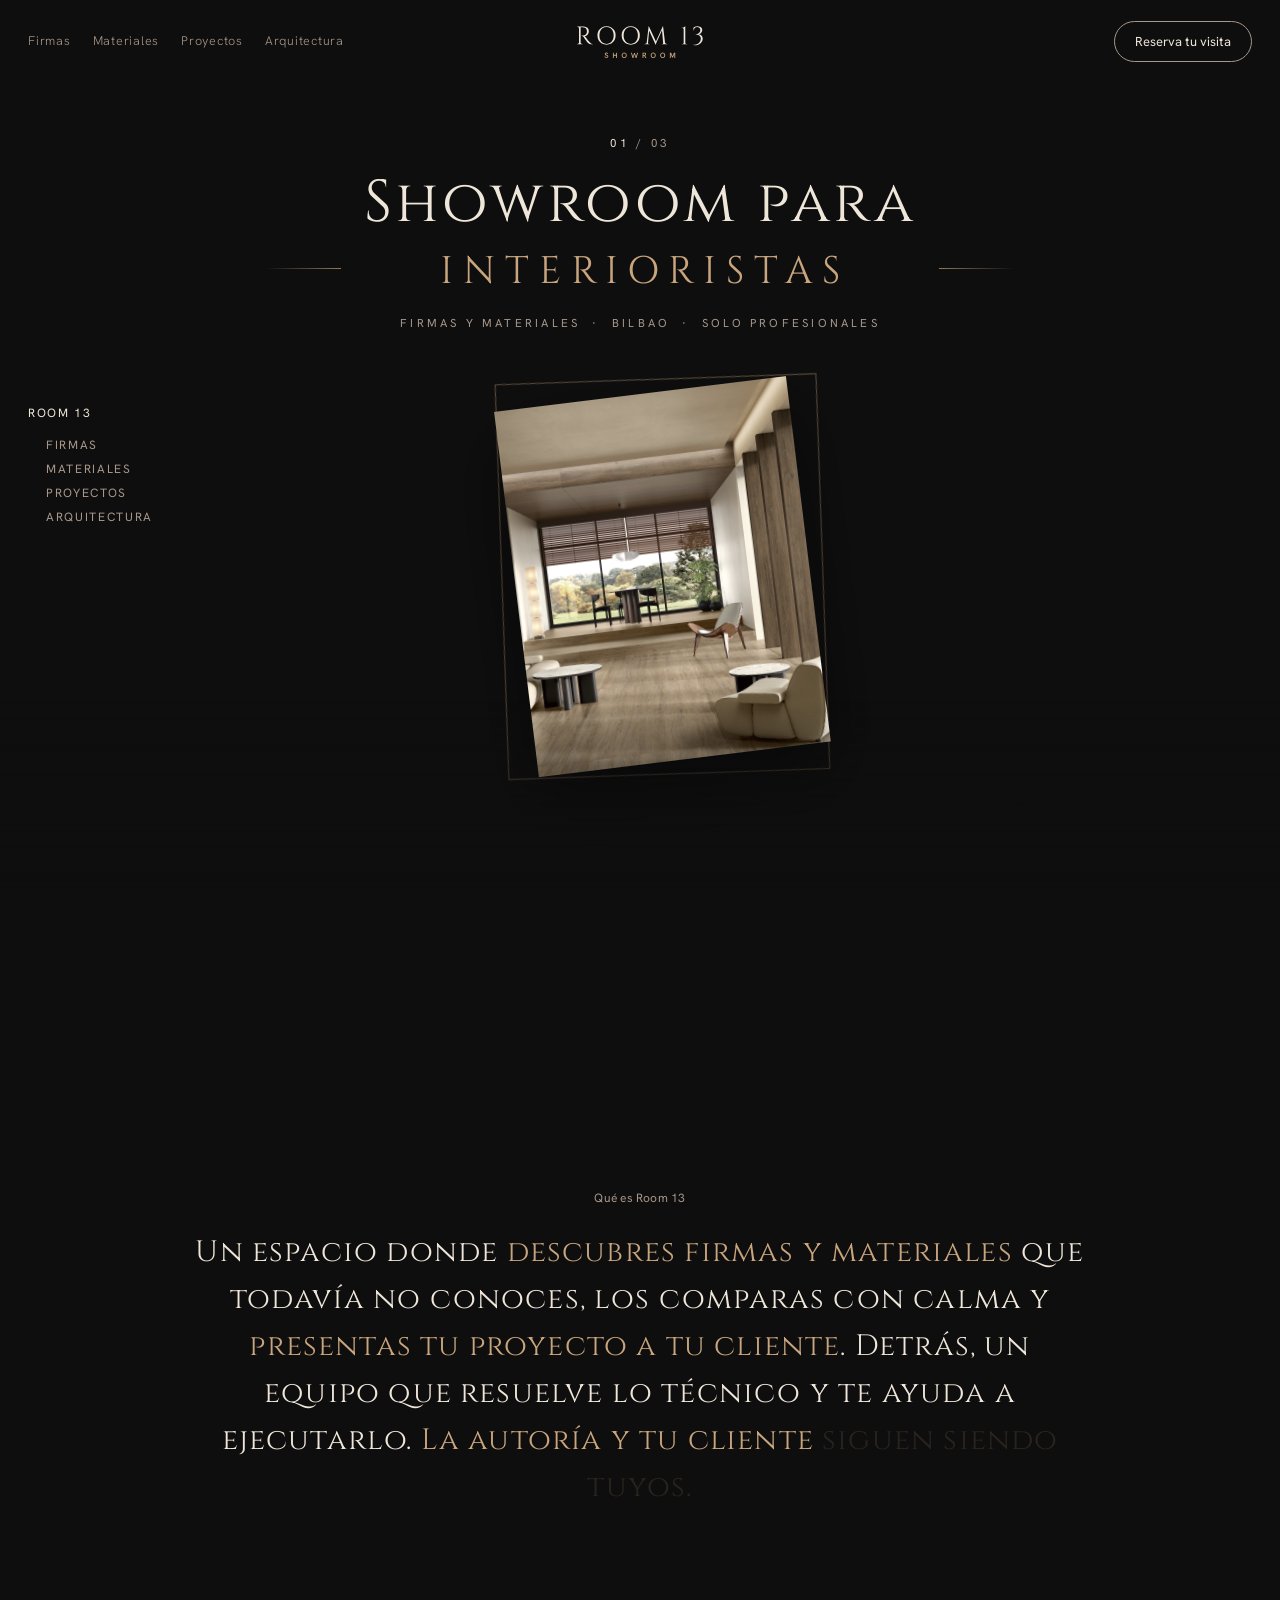
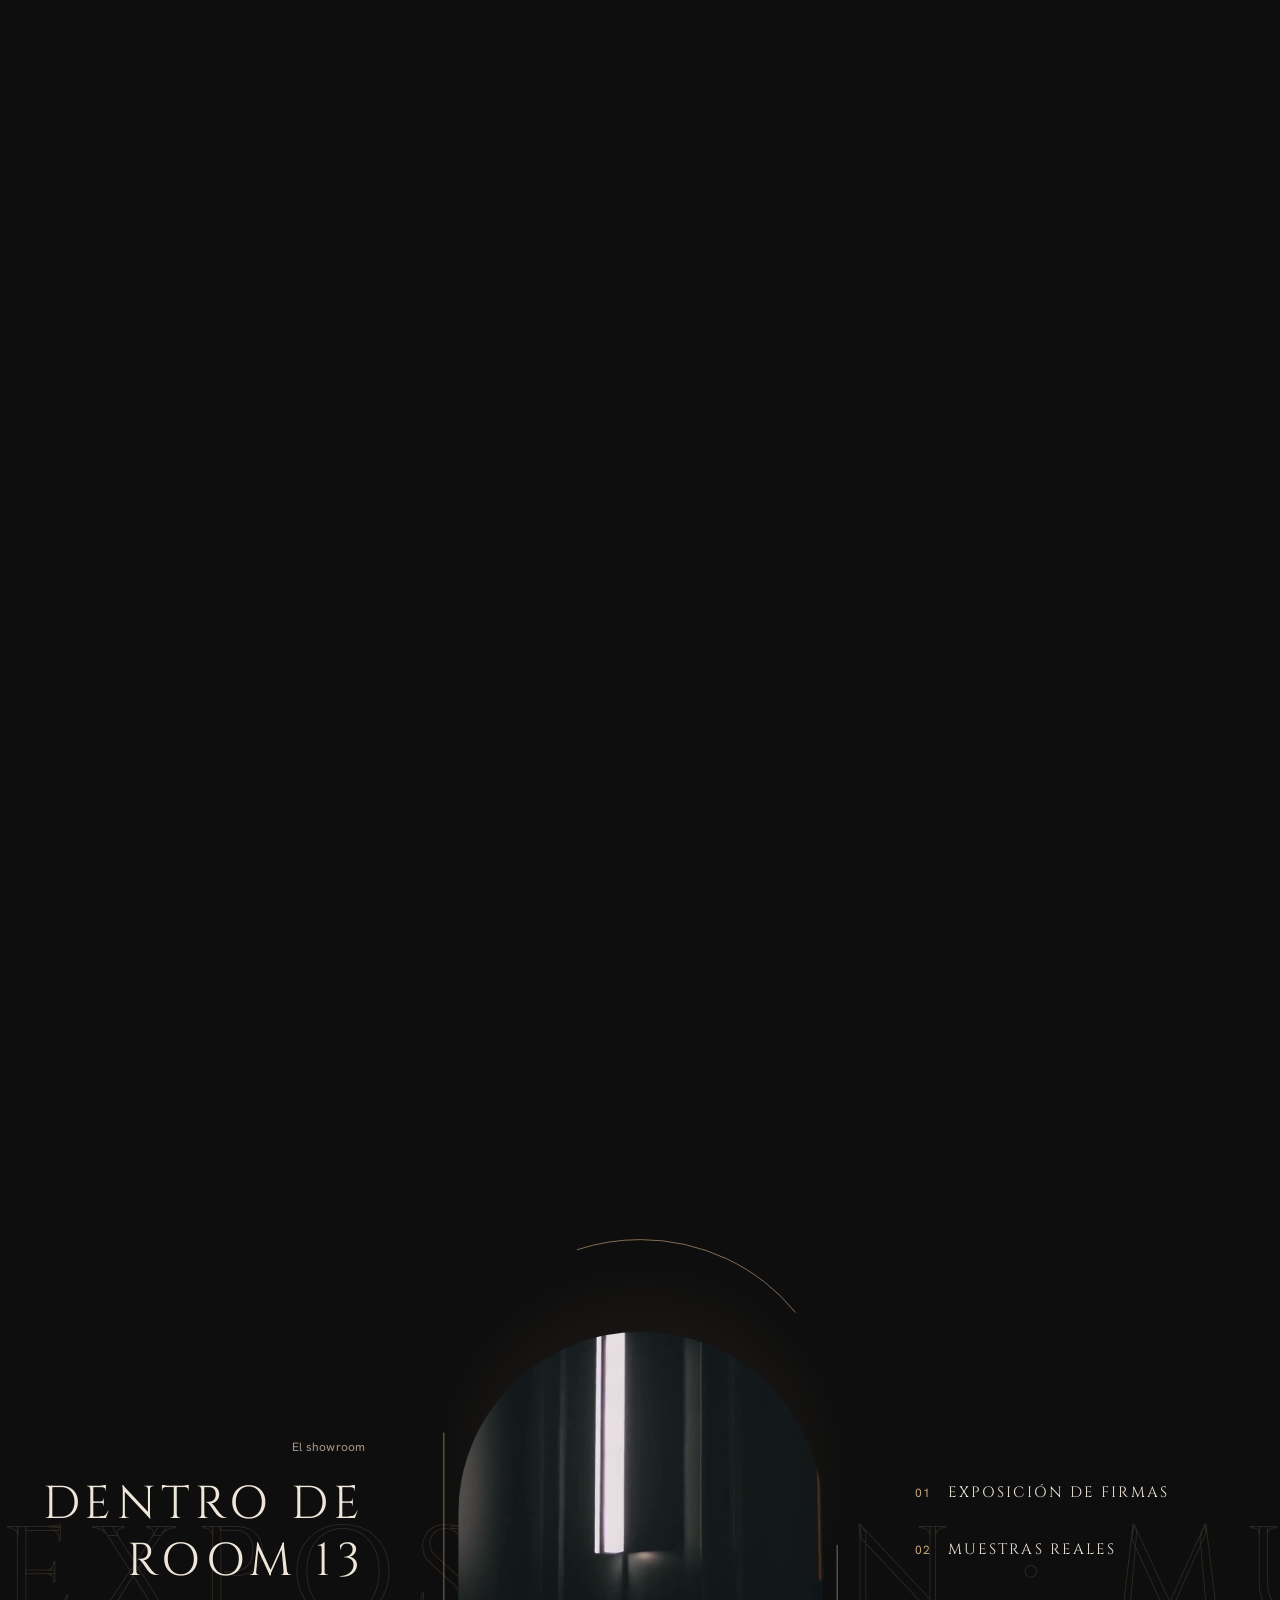
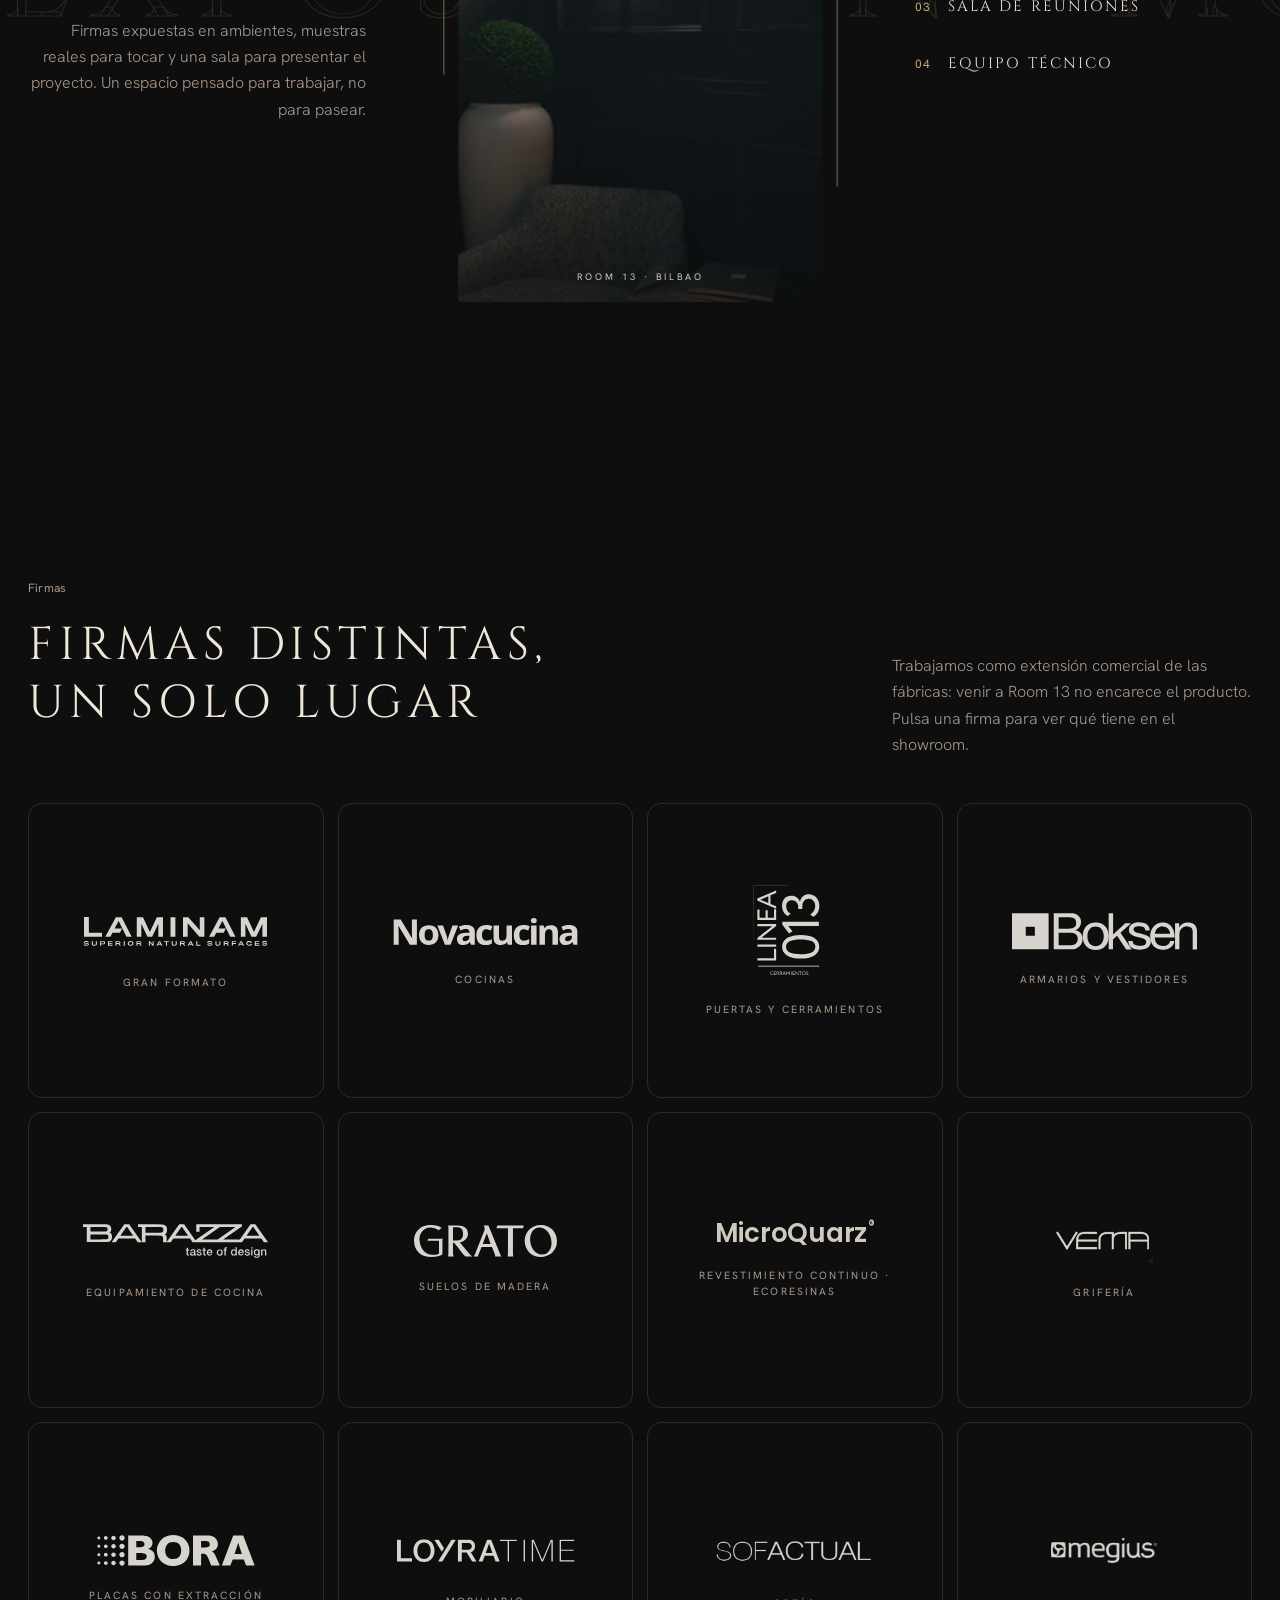
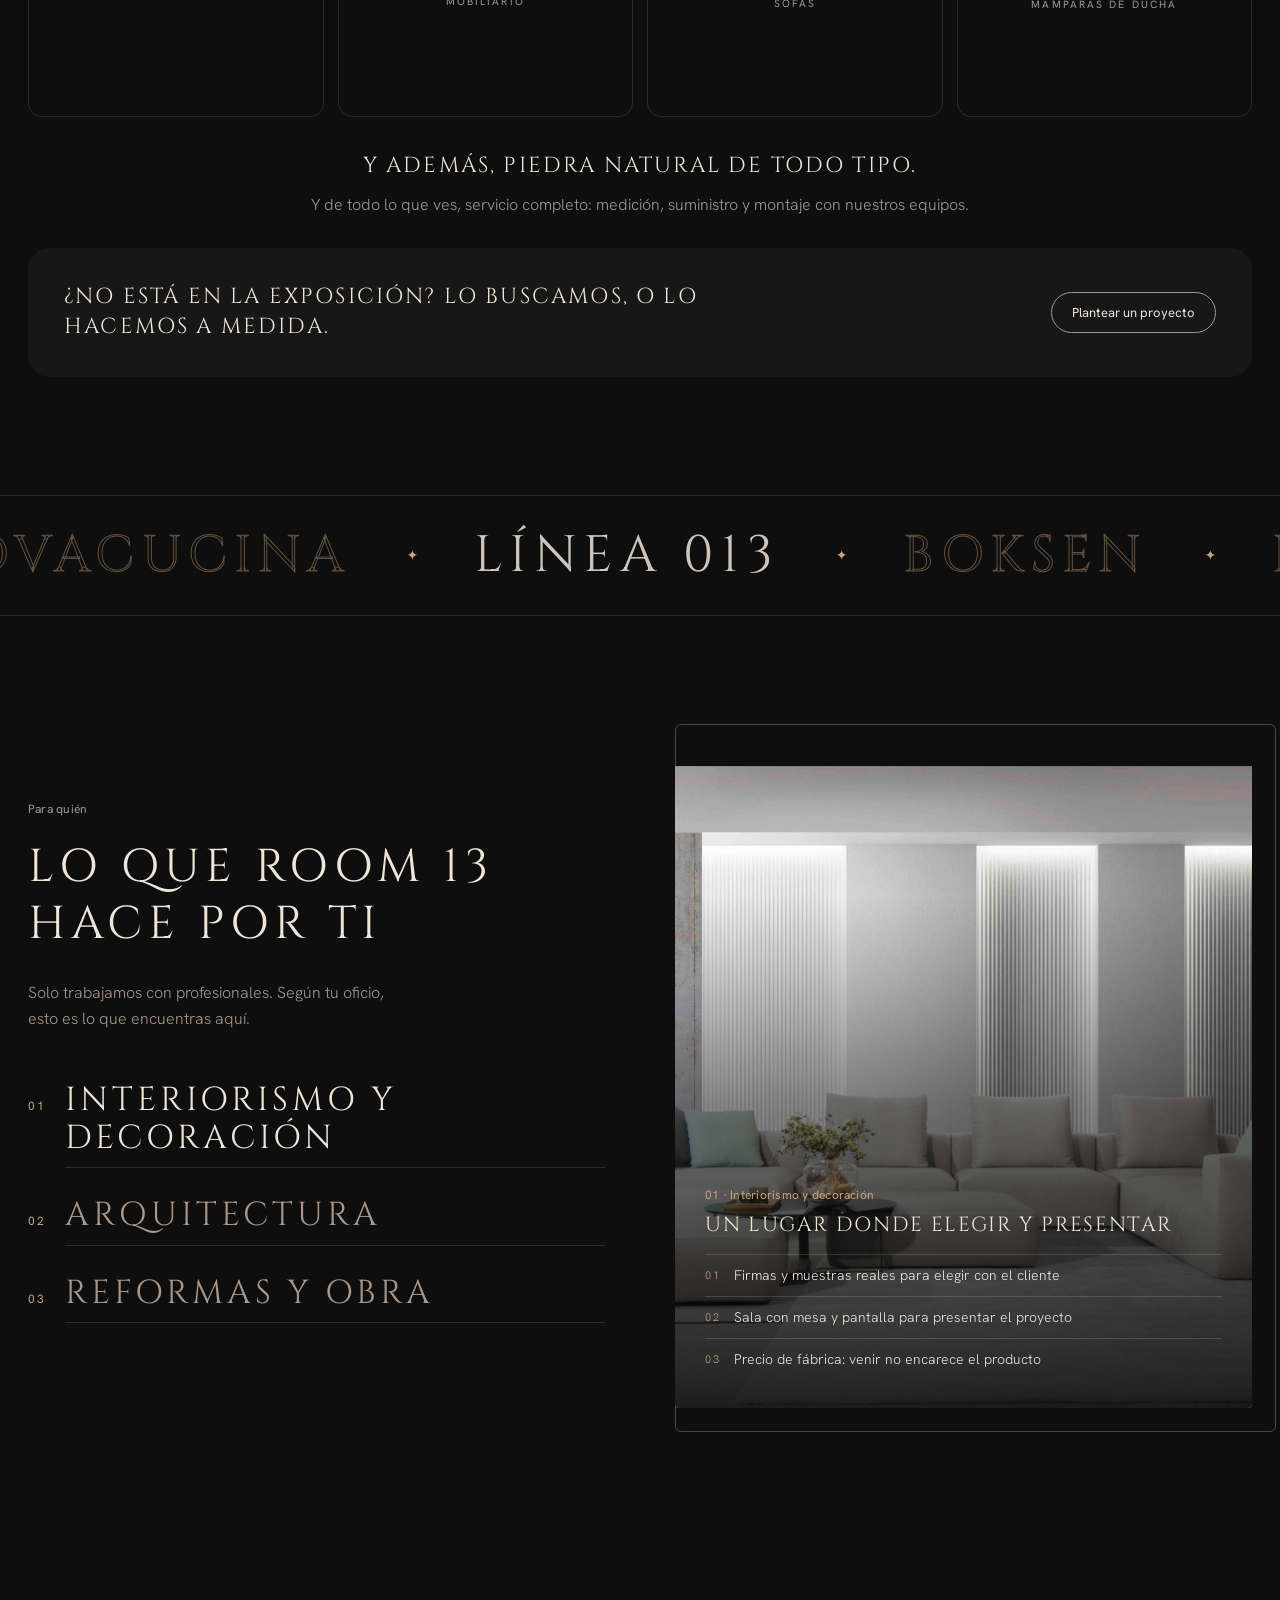
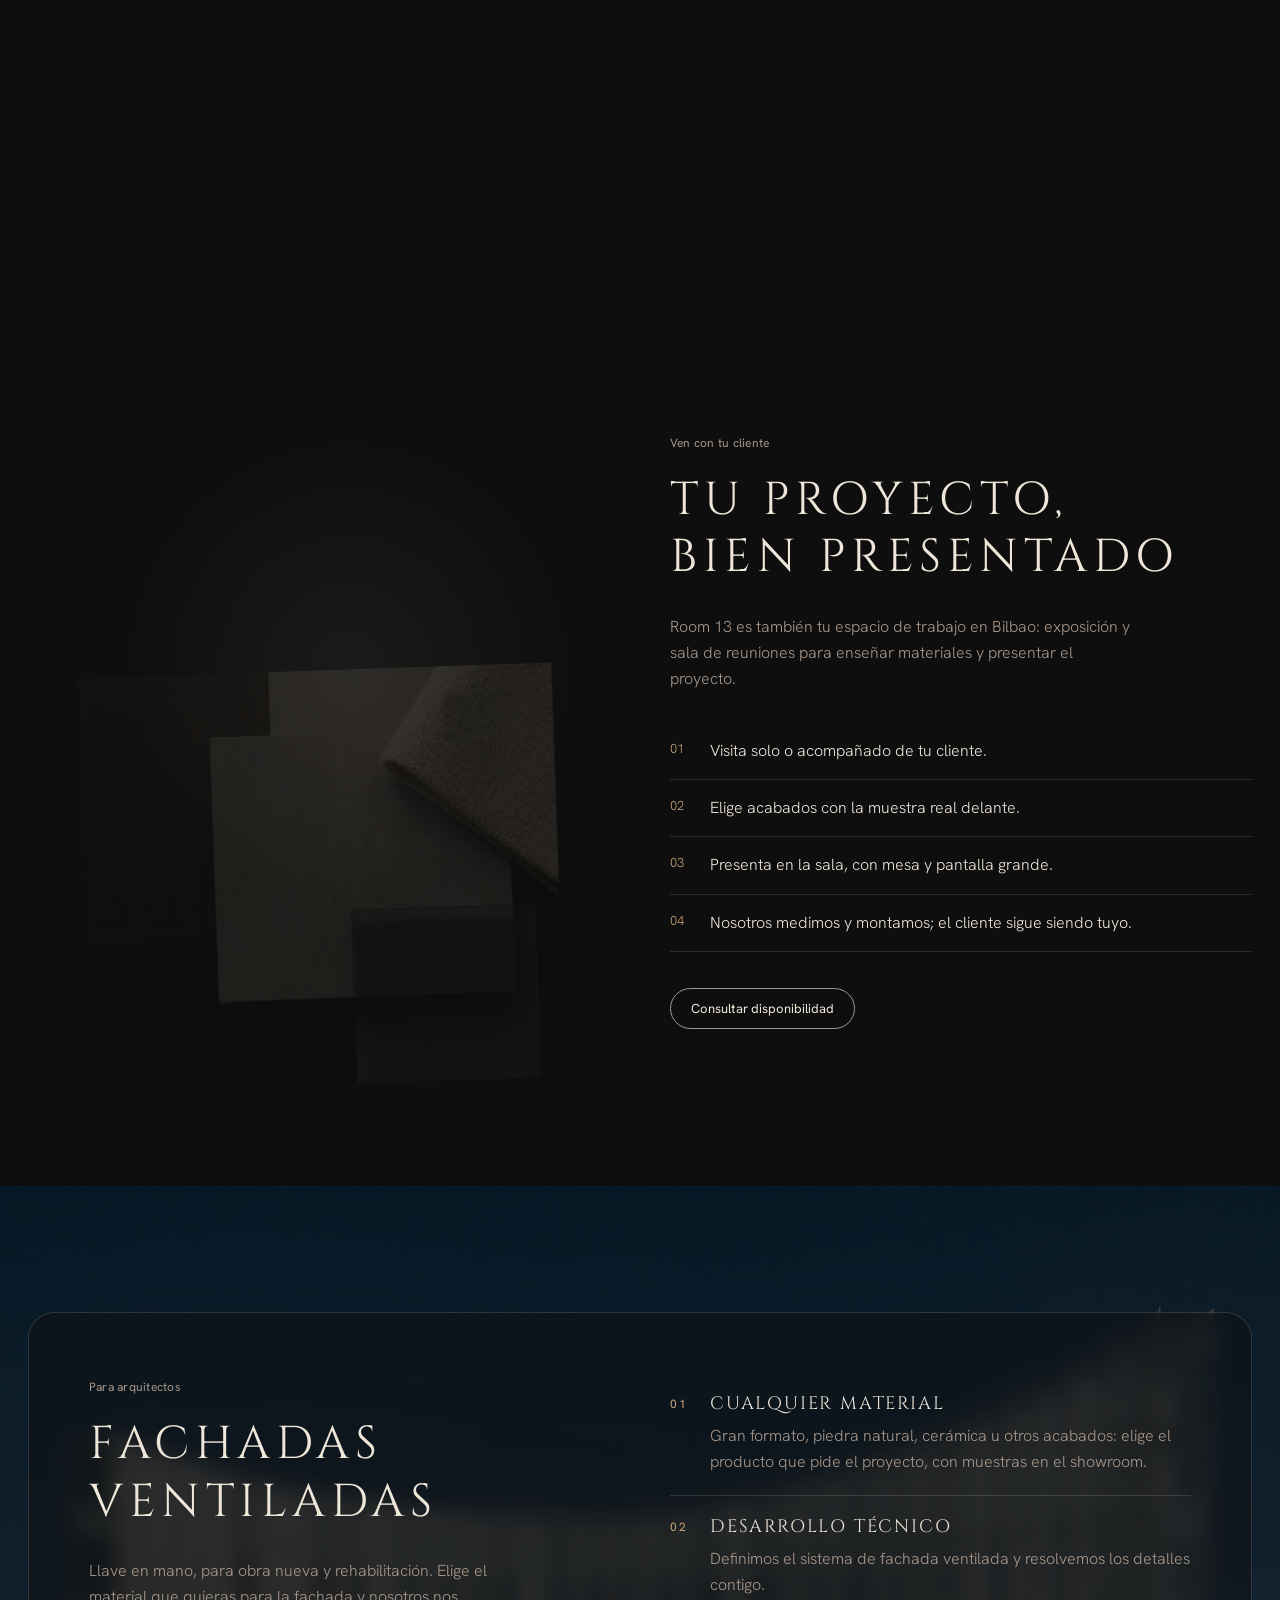
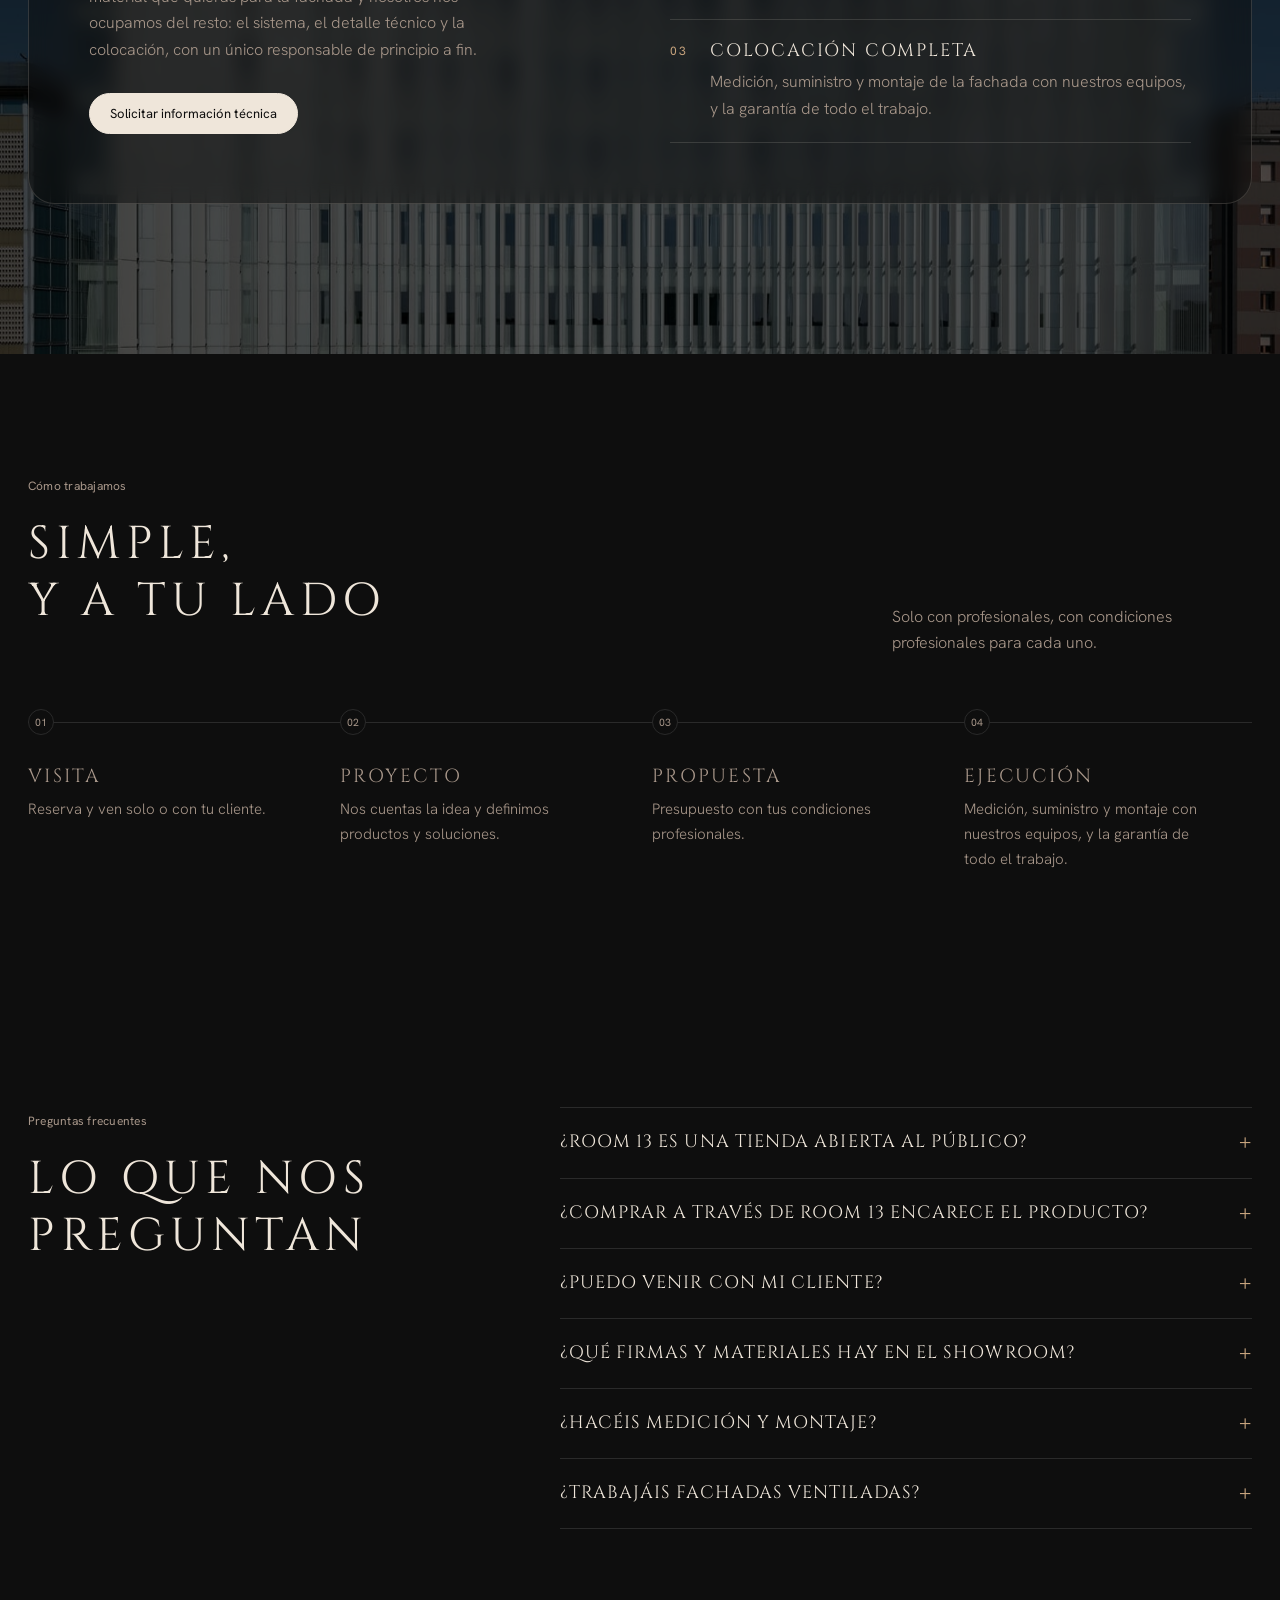
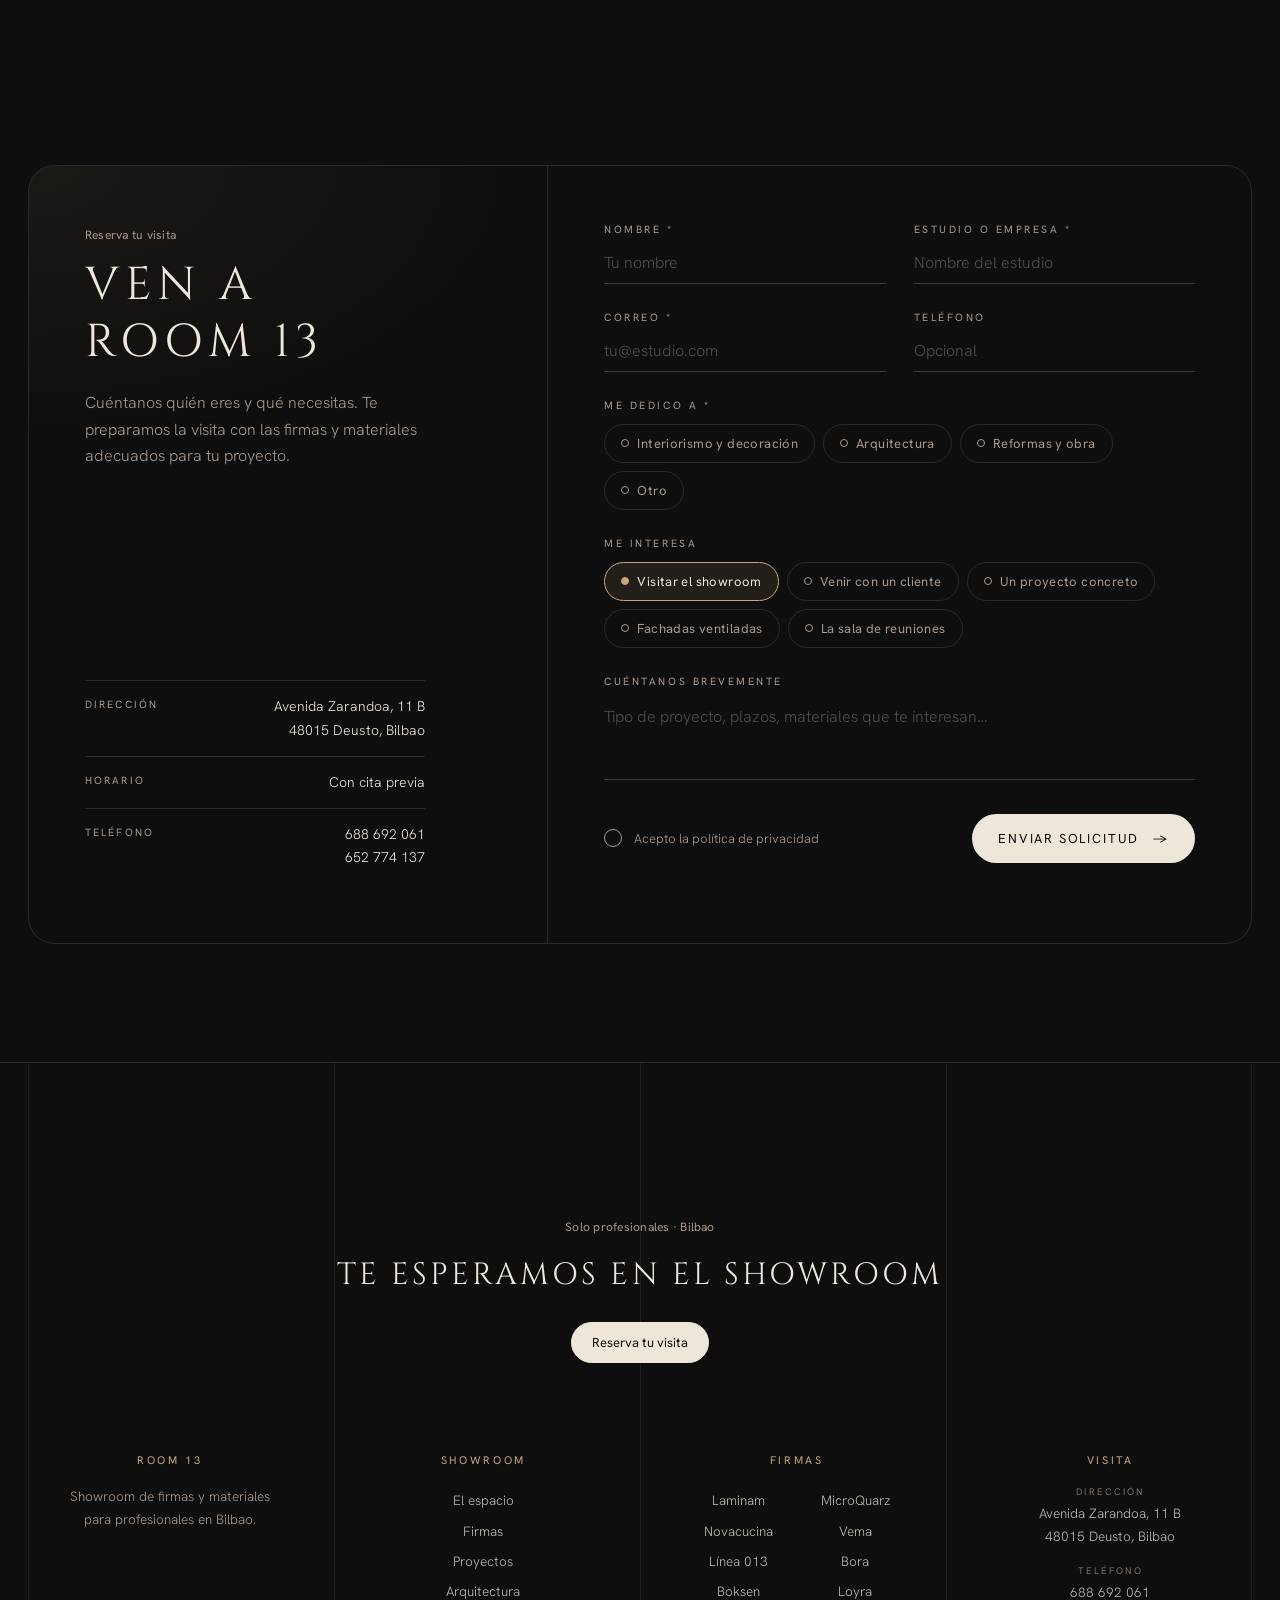
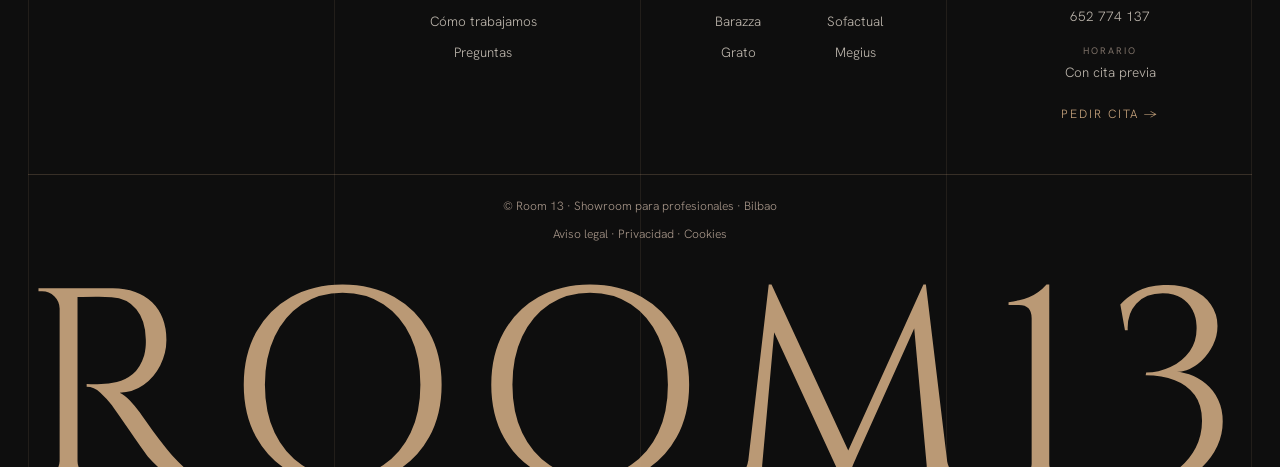
==== index.html @ 1e2b4a7c "Web Room 13 Showroom Co-Authored-By: Claude Opus 5.5 <noreply@anthropic.com>" ====
<!doctype html>
<html lang="es">
<head>
<meta charset="utf-8">
<meta name="viewport" content="width=device-width, initial-scale=1">
<title>Room 13 · Showroom para interioristas y arquitectos en Bilbao</title>
<meta name="description" content="Showroom de firmas y materiales en Bilbao solo para profesionales: interioristas, arquitectos, decoradores y reformistas. Ven con tu cliente y reserva tu visita.">
<link rel="canonical" href="https://room13.es/">
<meta name="robots" content="index, follow">
<meta name="theme-color" content="#0e0e0e">
<meta property="og:type" content="website">
<meta property="og:site_name" content="Room 13 Showroom">
<meta property="og:locale" content="es_ES">
<meta property="og:title" content="Room 13 · Showroom para interioristas y arquitectos en Bilbao">
<meta property="og:description" content="Showroom de firmas y materiales en Bilbao solo para profesionales: interioristas, arquitectos, decoradores y reformistas. Ven con tu cliente y reserva tu visita.">
<meta property="og:url" content="https://room13.es/">
<meta property="og:image" content="https://room13.es/img/og.jpg">
<meta name="twitter:card" content="summary_large_image">
<meta name="geo.region" content="ES-BI">
<meta name="geo.placename" content="Bilbao">
<meta name="geo.position" content="43.27454;-2.96206">
<meta name="ICBM" content="43.27454, -2.96206">
<script type="application/ld+json">{"@context": "https://schema.org", "@graph": [{"@type": "Organization", "@id": "https://room13.es/#org", "name": "Room 13", "alternateName": "Room 13 Showroom", "url": "https://room13.es/", "logo": "https://room13.es/img/marca/logo-512.png"}, {"@type": ["Store", "HomeAndConstructionBusiness"], "@id": "https://room13.es/#showroom", "name": "Room 13 Showroom", "url": "https://room13.es/", "image": "https://room13.es/img/og.jpg", "logo": "https://room13.es/img/marca/logo-512.png", "description": "Showroom multimarca en Bilbao solo para profesionales: interioristas, arquitectos, decoradores y empresas de reforma. Firmas de cocina, baño, suelos, puertas, mobiliario, piedra natural y fachadas ventiladas.", "parentOrganization": {"@id": "https://room13.es/#org"}, "address": {"@type": "PostalAddress", "streetAddress": "Avenida Zarandoa, 11 B", "addressLocality": "Bilbao", "postalCode": "48015", "addressRegion": "Bizkaia", "addressCountry": "ES"}, "areaServed": [{"@type": "AdministrativeArea", "name": "Bizkaia"}, {"@type": "AdministrativeArea", "name": "Gipuzkoa"}, {"@type": "AdministrativeArea", "name": "Álava"}, {"@type": "AdministrativeArea", "name": "Cantabria"}], "audience": {"@type": "BusinessAudience", "audienceType": "Arquitectos, interioristas, decoradores y empresas de reforma"}, "brand": [{"@type": "Brand", "name": "Laminam"}, {"@type": "Brand", "name": "Novacucina"}, {"@type": "Brand", "name": "Línea 013"}, {"@type": "Brand", "name": "Boksen"}, {"@type": "Brand", "name": "Barazza"}, {"@type": "Brand", "name": "Grato"}, {"@type": "Brand", "name": "MicroQuarz"}, {"@type": "Brand", "name": "Vema"}, {"@type": "Brand", "name": "Bora"}, {"@type": "Brand", "name": "Loyra"}, {"@type": "Brand", "name": "Sofactual"}, {"@type": "Brand", "name": "Megius"}], "knowsAbout": ["Interiorismo", "Cocinas", "Baños", "Suelos de madera", "Piedra natural", "Piedra sinterizada", "Gran formato", "Fachadas ventiladas", "Cerramientos de vidrio", "Armarios a medida", "Grifería", "Mobiliario"], "geo": {"@type": "GeoCoordinates", "latitude": 43.27454, "longitude": -2.96206}, "telephone": "+34688692061", "contactPoint": [{"@type": "ContactPoint", "telephone": "+34688692061", "contactType": "customer service", "areaServed": "ES", "availableLanguage": "es"}, {"@type": "ContactPoint", "telephone": "+34652774137", "contactType": "customer service", "areaServed": "ES", "availableLanguage": "es"}], "hasMap": "https://www.google.com/maps/search/?api=1&query=43.27454,-2.96206"}, {"@type": "WebSite", "@id": "https://room13.es/#web", "url": "https://room13.es/", "name": "Room 13 Showroom", "inLanguage": "es-ES", "publisher": {"@id": "https://room13.es/#org"}}]}</script>
<link rel="icon" href="img/favicon.svg" type="image/svg+xml">
<link rel="apple-touch-icon" href="img/favicon-180.png">
<link rel="preconnect" href="https://fonts.googleapis.com">
<link href="https://fonts.googleapis.com/css2?family=Cinzel:wght@400;500&family=Poppins:wght@600&family=Hanken+Grotesk:wght@300;400;500;600&display=swap" rel="stylesheet">
<style>
  :root {
    --fondo:#0e0e0e; --fondo-2:#171717; --fondo-3:#202020; --texto:#efe6da; --suave:#a8978a; --linea:#2a2a2a; --acento:#c9a57e;
    --logo:Cinzel, 'Trajan Pro', Georgia, serif; --display:Cinzel, 'Trajan Pro', Georgia, serif; --sans:'Hanken Grotesk', system-ui, sans-serif;
    --r:22px; --r-s:14px;
  }
  * { box-sizing:border-box; margin:0; padding:0; }
  html { scroll-behavior:smooth; }
  body { background:var(--fondo); color:var(--texto); font:300 16px/1.65 var(--sans); -webkit-font-smoothing:antialiased; }
  a { color:inherit; text-decoration:none; }
  .ancho { max-width:1280px; margin:0 auto; padding:0 28px; }
  @media (max-width:640px) { .ancho { padding:0 16px; } }
  .peq { font:400 12px/1.5 var(--sans); letter-spacing:.02em; color:var(--suave); }
  h1, h2, h3 { font-family:var(--display); font-weight:400; text-transform:uppercase; line-height:1.18; letter-spacing:.12em; }
  h2 { font-size:clamp(28px, 3.6vw, 54px); margin:18px 0 26px; }
  section { padding:118px 0; }
  @media (max-width:760px) { section { padding:84px 0; } }
  .pildora { display:inline-flex; align-items:center; gap:10px; font:400 13px var(--sans); padding:11px 20px; border:1px solid var(--suave); border-radius:999px; transition:background .3s, color .3s, border-color .3s; }
  .pildora:hover { background:var(--texto); color:var(--fondo); border-color:var(--texto); }
  .pildora.llena { background:var(--texto); color:var(--fondo); border-color:var(--texto); }
  .pildora.llena:hover { background:transparent; color:var(--texto); }

  /* Aparición suave al hacer scroll */
  .aparece { opacity:0; transform:translateY(28px); transition:opacity 1s ease, transform 1s cubic-bezier(.2,.7,.2,1); }
  .aparece.visto { opacity:1; transform:none; }

  /* Cabecera */
  header { position:fixed; inset:0 0 auto; z-index:20; padding:20px 0; transition:background .4s; }
  header.solida { background:none; }
  header::before { content:""; position:absolute; inset:0 0 -46px; z-index:-1; pointer-events:none; opacity:0; transition:opacity .5s ease;
    background:linear-gradient(180deg, rgba(14,14,14,.78) 0%, rgba(14,14,14,.45) 50%, rgba(14,14,14,0) 100%);
    -webkit-backdrop-filter:blur(12px) saturate(1.1); backdrop-filter:blur(12px) saturate(1.1);
    -webkit-mask-image:linear-gradient(180deg, #000 0%, #000 45%, transparent 100%); mask-image:linear-gradient(180deg, #000 0%, #000 45%, transparent 100%); }
  header.solida::before { opacity:1; }
  header .ancho { display:grid; grid-template-columns:1fr auto 1fr; align-items:center; gap:20px; }
  header nav { display:flex; gap:22px; font-size:12.5px; letter-spacing:.06em; opacity:0; pointer-events:none; transition:opacity .4s; }
  header.solida nav { opacity:1; pointer-events:auto; }
  header nav a { color:var(--suave); transition:color .2s; } header nav a:hover { color:var(--texto); }
  header .pildora { justify-self:end; }
  .marca-peq { font:400 19px/1 var(--logo); letter-spacing:.14em; justify-self:center; }
  @media (max-width:980px) { header nav { display:none; } }
  @media (max-width:760px) { header .ancho { grid-template-columns:auto 1fr; } .marca-peq { justify-self:start; } }

  /* Materiales (en lugar de fotos hasta tener las de las firmas) */
  .m { border-radius:var(--r); overflow:hidden; }
  .nogal { background:repeating-linear-gradient(92deg, #3b2a1f 0 3px, #46321f 3px 7px, #352519 7px 9px); }
  .roble { background:repeating-linear-gradient(90deg, #a98a63 0 4px, #b5966c 4px 9px, #9e7f58 9px 11px); }
  .onix { background:radial-gradient(ellipse at 35% 40%, #f0b45c, #b4651f 35%, #4a2410 70%, #1d0f08); }
  .marmol { background:linear-gradient(118deg, transparent 46%, rgba(255,255,255,.6) 47%, transparent 49%), linear-gradient(40deg, transparent 60%, rgba(255,255,255,.35) 61%, transparent 62%), #2b211a; }
  .calacata { background:linear-gradient(130deg, transparent 40%, #b9b2a8 41%, transparent 43%), linear-gradient(20deg, transparent 70%, #cfc8be 71%, transparent 72%), #e9e5df; }
  .micro { background:radial-gradient(circle at 20% 30%, rgba(255,255,255,.1), transparent 45%), radial-gradient(circle at 80% 70%, rgba(0,0,0,.18), transparent 45%), #8a8780; }
  .granito { background:radial-gradient(#5d5a57 15%, transparent 16%) 0 0/7px 7px, radial-gradient(#1c1b1a 15%, transparent 16%) 3px 4px/7px 7px, #393634; }
  .arena { background:#cdbfa8; } .carbon { background:#2e231b; }

  /* Portada: «Showroom de» fijo y una palabra que cambia; menú vertical a la izquierda y foto girada que se corta abajo */
  .portada { position:relative; min-height:100svh; padding:0; overflow:hidden; display:flex; flex-direction:column; align-items:center; }
  .portada .contador { margin-top:max(120px, 15svh); font:400 11.5px var(--sans); letter-spacing:.3em; color:var(--suave); }
  .portada .contador b { color:var(--texto); font-weight:400; }
  .portada h1 { text-align:center; margin-top:22px; position:relative; z-index:1; }
  .portada h1 .l1 { display:block; font:400 clamp(30px, 4.6vw, 70px)/1.1 var(--display); letter-spacing:.06em; text-transform:none; color:var(--texto); }
  .portada h1 .l2 { display:block; position:relative; height:1.3em; overflow:hidden; margin-top:6px; font:400 clamp(19px, 3vw, 44px)/1.3 var(--display); letter-spacing:.26em; margin-right:-.26em; color:var(--acento); }
  .portada h1 .rayas { display:flex; align-items:center; justify-content:center; gap:22px; margin-top:4px; }
  .portada h1 .rayas i { width:clamp(30px, 6vw, 90px); height:1px; background:linear-gradient(90deg, transparent, rgba(201,165,126,.7)); }
  .portada h1 .rayas i:last-child { background:linear-gradient(90deg, rgba(201,165,126,.7), transparent); }
  .portada h1 .rayas .l2 { flex:none; width:clamp(260px, 44vw, 720px); }
  .portada h1 .l2 span { position:absolute; left:0; right:0; transform:translateY(105%); transition:transform .9s cubic-bezier(.7,0,.2,1); }
  .portada h1 .l2 span.ya { transform:translateY(0); }
  .portada h1 .l2 span.fue { transform:translateY(-105%); }
  .portada .menu { position:absolute; left:max(28px, calc((100vw - 1280px) / 2 + 28px)); top:52%; transform:translateY(-50%); z-index:3; font:400 12px/1 var(--sans); letter-spacing:.14em; text-transform:uppercase; }
  .portada .menu p { color:var(--texto); margin-bottom:14px; }
  .portada .menu a { display:flex; align-items:center; gap:8px; padding:6px 0 6px 18px; color:var(--suave); position:relative; transition:color .3s, padding .4s; }
  .portada .menu a::before { content:"→"; position:absolute; left:0; opacity:0; transform:translateX(-6px); transition:opacity .3s, transform .3s; color:var(--acento); }
  .portada .bajada { margin-top:18px; font:400 11.5px var(--sans); letter-spacing:.28em; text-transform:uppercase; color:var(--suave); text-align:center; position:relative; z-index:1; }
  .portada .bajada span { color:var(--acento); margin:0 6px; }
  .portada .menu a.activo, .portada .menu a:hover { color:var(--texto); }
  .portada .menu a:hover::before { opacity:1; transform:none; }
  .portada .menu a.activo::before { opacity:1; transform:none; }
  .portada .foto-inicio { position:relative; z-index:2; width:min(23vw, 330px); aspect-ratio:4/5; margin-top:clamp(40px, 5vw, 70px); transform:rotate(var(--r, -7deg)) translateY(var(--y, 0px)); transform-origin:50% 0; }
  .portada .foto-inicio .marco { position:absolute; inset:-14px; border:1px solid rgba(201,165,126,.45); transform:rotate(5deg); pointer-events:none; }
  .portada .foto-inicio .img { position:absolute; inset:0; overflow:hidden; box-shadow:0 30px 70px rgba(0,0,0,.55); }
  .portada .foto-inicio img { width:100%; height:100%; object-fit:cover; display:block; transform:scale(1.06); filter:saturate(.9); }
  .portada::after { content:""; position:absolute; left:0; right:0; bottom:0; height:22%; z-index:2; background:linear-gradient(0deg, var(--fondo), transparent); pointer-events:none; }
  @media (max-width:980px) {
    .portada .menu { position:static; transform:none; margin-top:26px; display:flex; flex-wrap:wrap; justify-content:center; gap:4px 16px; }
    .portada .menu p { width:100%; text-align:center; margin-bottom:4px; }
    .portada .menu a { padding:6px 0 6px 16px; }
    .portada .foto-inicio { width:min(58vw, 260px); margin-top:44px; }
  }

  /* Texto centrado */
  .centrado { text-align:center; }
  .centrado .peq { display:block; margin-bottom:22px; }
  .centrado .frase { font:400 clamp(20px, 2.3vw, 31px)/1.6 var(--display); letter-spacing:.04em; max-width:900px; margin:0 auto; color:var(--texto); }
  /* Qué es: el texto se queda fijo mientras bajas y se va encendiendo palabra a palabra; lo importante se subraya */
  .que-es { height:200vh; padding:0; }
  .que-es .fijo { position:sticky; top:0; min-height:100svh; display:flex; flex-direction:column; justify-content:center; }
  [data-iluminar] span { opacity:.14; transition:opacity .45s ease; }
  [data-iluminar] span.luz { opacity:1; }
  [data-iluminar] u { text-decoration:none; color:var(--acento); background:linear-gradient(var(--acento), var(--acento)) 0 100% / 0 1px no-repeat; transition:background-size .9s cubic-bezier(.6,0,.2,1); }
  [data-iluminar] u.luz { background-size:100% 1px; }
  /* Paneles de la portada: se desplazan a distinto ritmo al bajar */
  .portada .fondo-m .m { will-change:transform; }

  /* ¿No está en la exposición? */
  .cab { display:flex; justify-content:space-between; align-items:flex-end; gap:32px; flex-wrap:wrap; margin-bottom:44px; }
  .cab p { max-width:360px; color:var(--suave); }
  .medida { margin-top:14px; background:var(--fondo-2); border-radius:var(--r); padding:34px 36px; display:flex; justify-content:space-between; align-items:center; gap:24px; flex-wrap:wrap; }
  .medida p { font:400 clamp(17px, 1.7vw, 23px)/1.4 var(--display); letter-spacing:.1em; text-transform:uppercase; max-width:760px; }

  /* El showroom: el vídeo dentro de un arco; detrás pasa una cinta de palabras y el arco se abre al bajar */
  .showroom { position:relative; overflow:hidden; }
  .showroom .cinta { position:absolute; left:0; top:50%; display:flex; white-space:nowrap; transform:translateY(-50%); pointer-events:none; z-index:0; animation:cinta 70s linear infinite; }
  .showroom .cinta span { font:400 clamp(70px, 10vw, 160px)/1 var(--display); letter-spacing:.14em; text-transform:uppercase; color:transparent; -webkit-text-stroke:1px rgba(201,165,126,.16); padding-right:.6em; }
  @keyframes cinta { to { transform:translate(-50%, -50%); } }
  .showroom .rej { position:relative; z-index:1; display:grid; grid-template-columns:minmax(0, 1fr) auto minmax(0, 1fr); gap:72px; align-items:center; }
  .arco { position:relative; height:min(80svh, 740px); aspect-ratio:9/16; transform:scale(var(--s, .9)); }
  .arco .hueco { position:absolute; inset:0; border-radius:999px 999px 10px 10px; overflow:hidden; clip-path:inset(var(--c, 12%) 0 0 0 round 999px 999px 10px 10px); box-shadow:0 40px 80px rgba(0,0,0,.6); background:#151515; }
  .arco video { width:100%; height:100%; object-fit:cover; display:block; transform:scale(var(--z, 1.15)); }
  .arco .hueco::after { content:""; position:absolute; inset:0; background:linear-gradient(0deg, rgba(10,10,10,.55), transparent 35%); pointer-events:none; }
  .arco .pie-v { position:absolute; left:0; right:0; bottom:22px; text-align:center; z-index:2; font:400 10.5px var(--sans); letter-spacing:.3em; text-transform:uppercase; color:var(--texto); opacity:.85; }
  .arco svg { position:absolute; inset:-16px; width:calc(100% + 32px); height:calc(100% + 32px); overflow:visible; pointer-events:none; }
  .arco svg path { fill:none; stroke:var(--acento); stroke-width:1; vector-effect:non-scaling-stroke; opacity:.7; stroke-dasharray:1; stroke-dashoffset:var(--d, 1); }
  .arco .brillo { position:absolute; left:50%; top:-6%; width:140%; aspect-ratio:1; transform:translateX(-50%); background:radial-gradient(circle, rgba(201,165,126,.14), transparent 60%); z-index:-1; pointer-events:none; }
  .showroom .rej > .texto-sr { justify-self:end; text-align:right; max-width:380px; }
  .showroom .rej > .texto-sr p { margin-left:auto; }
  .showroom .lista { list-style:none; justify-self:start; width:100%; max-width:340px; }
  .showroom .lista li { transform:translateX(-12px) !important; } .showroom .lista li.luz { transform:none !important; }
  .showroom .lista li { position:relative; padding:18px 0 18px 0; display:flex; gap:16px; align-items:baseline; opacity:.3; transition:opacity .6s, transform .6s; transform:translateX(12px); }
  .showroom .lista li::after { content:""; position:absolute; left:0; right:0; bottom:0; height:1px; background:linear-gradient(90deg, var(--acento), transparent); transform:scaleX(0); transform-origin:left; transition:transform .9s cubic-bezier(.6,0,.2,1); }
  .showroom .lista li.luz { opacity:1; transform:none; } .showroom .lista li.luz::after { transform:scaleX(1); }
  .showroom .lista li span { font:400 12px var(--sans); color:var(--acento); letter-spacing:.14em; }
  .showroom .lista b { font:400 15px var(--display); letter-spacing:.14em; text-transform:uppercase; }
  @media (max-width:980px) { .showroom .rej > .texto-sr { justify-self:center; text-align:center; } .showroom .rej > .texto-sr p { margin:0 auto; } .showroom .lista { justify-self:center; } }
  @media (max-width:980px) { .showroom .rej { grid-template-columns:1fr; gap:48px; } .arco { height:auto; width:min(76vw, 380px); margin:0 auto; } .showroom .cinta { top:52%; } }
  @media (prefers-reduced-motion:reduce) { .showroom .cinta { animation:none; } }

  /* Para quién: sección fija; al bajar se recorren los tres oficios */
  .para { position:relative; padding:0; }
  .para .fijo { position:sticky; top:0; height:100svh; display:flex; align-items:center; overflow:hidden; }
  .para .rej { width:100%; display:grid; grid-template-columns:1fr 1fr; gap:70px; align-items:center; }
  .oficios { list-style:none; margin-top:34px; }
  .oficio { display:flex; align-items:baseline; gap:18px; padding:14px 0; cursor:pointer; color:var(--suave); opacity:.38; transition:opacity .5s, color .5s; border:0; background:none; text-align:left; width:100%; }
  .oficio .n { font:400 12px var(--sans); letter-spacing:.2em; color:var(--acento); }
  .oficio b { font:400 clamp(22px, 2.6vw, 36px)/1.15 var(--display); letter-spacing:.12em; text-transform:uppercase; }
  .oficio.activo { opacity:1; color:var(--texto); }
  .oficio .barra { display:block; height:1px; background:var(--linea); margin-top:10px; position:relative; overflow:hidden; }
  .oficio .barra i { position:absolute; inset:0; background:var(--acento); transform:scaleX(var(--p, 0)); transform-origin:left; }
  .escena { position:relative; aspect-ratio:4/5; max-height:76svh; width:100%; justify-self:end; }
  .escena .foto { position:absolute; inset:0; overflow:hidden; border-radius:4px; clip-path:inset(0 0 100% 0); transition:clip-path 1s cubic-bezier(.7,0,.2,1); }
  .escena .foto.ya { clip-path:inset(0); }
  .escena .foto img { width:100%; height:100%; object-fit:cover; transform:scale(1.12); transition:transform 1.6s cubic-bezier(.2,.7,.2,1); }
  .escena .foto.ya img { transform:scale(1); }
  .escena .foto::after { content:""; position:absolute; inset:0; background:linear-gradient(0deg, rgba(8,8,8,.9) 0%, rgba(8,8,8,.45) 45%, transparent 75%); }
  .escena .info { position:absolute; left:30px; right:30px; bottom:28px; z-index:2; }
  .escena .info p.lema { font:400 clamp(17px, 1.6vw, 21px)/1.35 var(--display); letter-spacing:.08em; text-transform:uppercase; margin-bottom:14px; }
  .escena .info ul { list-style:none; }
  .escena .info li { display:flex; gap:14px; font-size:14px; padding:9px 0; border-top:1px solid rgba(239,230,218,.16); opacity:0; transform:translateY(10px); transition:opacity .6s, transform .6s; }
  .escena .info li span { color:var(--acento); font-size:11px; letter-spacing:.14em; padding-top:2px; }
  .escena .info.ya li { opacity:1; transform:none; }
  .escena .info.ya li:nth-child(2) { transition-delay:.12s; } .escena .info.ya li:nth-child(3) { transition-delay:.24s; }
  .escena .info { opacity:0; transition:opacity .2s; } .escena .info.ya { opacity:1; transition:opacity .5s .35s; }
  .escena .marco-esc { position:absolute; inset:-12px; border:1px solid rgba(201,165,126,.35); border-radius:6px; pointer-events:none; transform:translate(12px, 12px); }
  @media (max-width:900px) {
    .para { height:auto !important; padding:76px 0; } .para .fijo { position:static; height:auto; display:block; }
    .para .rej { grid-template-columns:1fr; gap:0; } .oficios, .para .rej > div:first-child > .oficios { display:none; }
    .escena { display:grid; gap:18px; aspect-ratio:auto; max-height:none; margin-top:30px; } .escena .marco-esc { display:none; }
    .escena .foto { position:relative; aspect-ratio:4/5; clip-path:none; } .escena .foto img { transform:none; }
    .escena .info { opacity:1; position:static; padding:4px 0 34px; } .escena .info li { opacity:1; transform:none; } .escena .foto::after { display:none; }
  }

  /* Firmas */
  .firmas { display:grid; grid-template-columns:repeat(4,1fr); gap:14px; }
  .firma { aspect-ratio:1; border:1px solid var(--linea); border-radius:var(--r-s); display:flex; flex-direction:column; align-items:center; justify-content:center; gap:22px; padding:18px; text-align:center; transition:background .35s, border-color .35s; }
  .firma:hover { background:var(--fondo-2); border-color:var(--suave); }
  .firmas.aparece { opacity:1; transform:none; }
  .firmas .firma { opacity:0; transform:translateY(18px); transition:opacity .8s ease, transform .8s cubic-bezier(.2,.7,.2,1), background .35s, border-color .35s; }
  .firmas.visto .firma { opacity:1; transform:none; }
  @media (prefers-reduced-motion:reduce) { .firmas .firma { opacity:1; transform:none; } }
  /* Logos: todos al mismo tono (crema) y en la misma caja; el filtro los pasa a un solo color */
  .firma .logo { width:72%; height:calc(44px * var(--e, 1)); object-fit:contain; filter:brightness(0) invert(.92) sepia(.12); opacity:.88; transition:opacity .35s; }
  .firma:hover .logo { opacity:1; }
  .firma .logo-texto { width:auto; height:auto; filter:none; font:600 26px/1 Poppins, var(--sans); letter-spacing:-.01em; color:#ece4d9; }
  .firma .logo-texto sup { font-size:.45em; vertical-align:top; margin-left:1px; }
  @media (max-width:860px) { .firma .logo-texto { font-size:18px; } }
  .firma .peq { letter-spacing:.2em; text-transform:uppercase; font-size:10.5px; }
  @media (max-width:860px) { .firmas { grid-template-columns:repeat(2,1fr); gap:10px; } .firma .logo { height:calc(30px * var(--e, 1)); } }
  .nota { margin-top:18px; text-align:center; }
  .ademas { margin:34px auto 30px; max-width:720px; text-align:center; color:var(--suave); }
  .ademas b { display:block; font:400 clamp(17px, 1.7vw, 22px)/1.4 var(--display); letter-spacing:.1em; text-transform:uppercase; color:var(--texto); margin-bottom:10px; }

  /* Cliente: mesa de materiales con muestras reales de las firmas, que se colocan solas al bajar */
  .cliente .ancho { display:grid; grid-template-columns:1fr 1fr; gap:60px; align-items:center; }
  .mesa { position:relative; aspect-ratio:1122/1402; --a:0; width:min(100%, calc(70svh * 1122 / 1402)); justify-self:center; }
  .tirador-boksen { position:absolute; left:16.2%; top:55.5%; height:35%; width:auto; z-index:3; pointer-events:none;
    filter:drop-shadow(-6px 10px 9px rgba(0,0,0,.55)) drop-shadow(-1px 2px 2px rgba(0,0,0,.4)) contrast(1.05);
    opacity:calc(var(--a) * 1); transform:translateY(calc((1 - var(--a)) * 90px)) rotate(calc((1 - var(--a)) * 6deg)); }
  .composicion { position:absolute; inset:0; width:100%; height:100%; object-fit:contain; filter:drop-shadow(-18px 30px 40px rgba(0,0,0,.6));
    opacity:calc(.15 + var(--a) * .85); transform:translateY(calc((1 - var(--a)) * 60px)) scale(calc(.94 + var(--a) * .06)) rotate(calc((1 - var(--a)) * -2deg));
    clip-path:inset(calc((1 - var(--a)) * 30%) 0 0 0); }
  .mesa::before { content:""; position:absolute; inset:-8%; pointer-events:none; background:radial-gradient(ellipse 60% 50% at 55% 42%, rgba(239,230,218,.06), transparent 70%); }
  .pieza { position:absolute; background-size:cover; background-position:center; will-change:transform, opacity; transition:filter .4s;
    box-shadow:0 1px 0 rgba(255,255,255,.14) inset, 0 2px 0 rgba(0,0,0,.6), -14px 24px 34px -8px rgba(0,0,0,.75), -3px 6px 12px rgba(0,0,0,.55); }
  /* Grano y luz sobre cada muestra: la luz entra por arriba a la derecha */
  .pieza::after { content:""; position:absolute; inset:0; border-radius:inherit; pointer-events:none; background:linear-gradient(222deg, rgba(255,248,235,.26), transparent 38%, transparent 70%, rgba(20,12,6,.18)), url("data:image/svg+xml,%3Csvg xmlns='http://www.w3.org/2000/svg' width='160' height='160'%3E%3Cfilter id='n'%3E%3CfeTurbulence type='fractalNoise' baseFrequency='.85' numOctaves='3' stitchTiles='stitch'/%3E%3CfeColorMatrix values='0 0 0 0 .5 0 0 0 0 .45 0 0 0 0 .4 0 0 0 .55 0'/%3E%3C/filter%3E%3Crect width='100%25' height='100%25' filter='url(%23n)'/%3E%3C/svg%3E"); background-size:auto, 160px; mix-blend-mode:overlay; }
  .pieza:hover { filter:brightness(1.08); z-index:20 !important; }
  .pieza.madera { filter:saturate(1.05) contrast(1.04); }
  .pieza.nogal-osc { filter:saturate(.72) brightness(.78) contrast(1.08) sepia(.12); }
  .rotulo.ajusta { flex-direction:row-reverse; transform:translateX(-100%); } .rotulo.ajusta u { transform-origin:right; }
  .pieza.piedra::after { background:linear-gradient(222deg, rgba(255,255,255,.35), transparent 45%, rgba(0,0,0,.08)), url("data:image/svg+xml,%3Csvg xmlns='http://www.w3.org/2000/svg' width='160' height='160'%3E%3Cfilter id='n'%3E%3CfeTurbulence type='fractalNoise' baseFrequency='.85' numOctaves='3' stitchTiles='stitch'/%3E%3CfeColorMatrix values='0 0 0 0 .5 0 0 0 0 .45 0 0 0 0 .4 0 0 0 .55 0'/%3E%3C/filter%3E%3Crect width='100%25' height='100%25' filter='url(%23n)'/%3E%3C/svg%3E"); background-size:auto, 160px; }
  .pieza.metal::after { background:linear-gradient(100deg, rgba(0,0,0,.35), rgba(255,220,180,.35) 38%, rgba(0,0,0,.2) 46%, rgba(255,235,210,.25) 70%, rgba(0,0,0,.3)); mix-blend-mode:overlay; }
  .pieza.vidrio { background:linear-gradient(140deg, rgba(120,82,48,.42), rgba(70,46,28,.5)); backdrop-filter:blur(2.5px) saturate(.85) brightness(.85); -webkit-backdrop-filter:blur(2.5px) saturate(.85) brightness(.85); border:1px solid rgba(255,235,205,.35); box-shadow:inset 0 0 0 1px rgba(255,240,220,.12), -8px 14px 22px -8px rgba(45,32,22,.35); }
  .pieza.vidrio::after { background:linear-gradient(125deg, transparent 30%, rgba(255,245,230,.28) 36%, transparent 44%, transparent 60%, rgba(255,245,230,.12) 64%, transparent 70%); mix-blend-mode:screen; }
  .tirador { position:absolute; left:16%; top:24%; height:50%; width:13px; }
  .tirador .barra { position:absolute; inset:0; border-radius:7px;
    background:repeating-linear-gradient(0deg, rgba(255,255,255,.05) 0 1px, transparent 1px 3px), linear-gradient(90deg, #2b1e15 0%, #5e432f 18%, #b48a62 40%, #e6c9a2 48%, #9c7653 60%, #4a3324 82%, #24180f 100%);
    box-shadow:-9px 12px 9px rgba(0,0,0,.55), -3px 4px 3px rgba(0,0,0,.45); }
  .tirador .barra::before, .tirador .barra::after { content:""; position:absolute; left:50%; width:7px; height:7px; border-radius:50%; transform:translateX(-50%); background:radial-gradient(circle at 35% 30%, #f0d8b4, #8a6646 60%, #3a281b); box-shadow:0 0 0 1px rgba(0,0,0,.25); }
  .tirador .barra::before { top:9%; } .tirador .barra::after { bottom:9%; }
  .pieza.tela { border-radius:2px 2px 2px 42% / 2px 2px 2px 26%; }
  .pieza.tela::before { content:""; position:absolute; inset:0; border-radius:inherit; pointer-events:none; background:radial-gradient(ellipse 70% 55% at 0% 100%, rgba(40,28,18,.38), transparent 70%), linear-gradient(170deg, rgba(255,255,255,.12), transparent 30%); }
  .rotulo { position:absolute; z-index:40; display:flex; align-items:center; gap:8px; font:400 9.5px/1.3 var(--sans); letter-spacing:.16em; text-transform:uppercase; color:var(--texto); white-space:nowrap; opacity:0; transition:opacity .8s ease; pointer-events:none; }
  .rotulo.izq { flex-direction:row-reverse; transform:translateX(-100%); }
  .rotulo i { width:6px; height:6px; border-radius:50%; background:var(--acento); flex:none; }
  .rotulo u { width:34px; height:1px; background:rgba(239,230,218,.6); flex:none; transform:scaleX(0); transform-origin:left; transition:transform .8s cubic-bezier(.6,0,.2,1) .15s; }
  .rotulo.izq u { transform-origin:right; }
  .rotulo small { display:block; font-size:8.5px; color:var(--suave); letter-spacing:.14em; }
  .rotulo > span { background:#121212; padding:5px 9px 4px; border:1px solid rgba(239,230,218,.14); }
  .mesa.lista .rotulo { opacity:1; } .mesa.lista .rotulo u { transform:scaleX(1); }
  .cliente ul { list-style:none; margin:30px 0 36px; }
  .cliente li { padding:15px 0; border-bottom:1px solid var(--linea); display:flex; gap:16px; }
  .cliente li span { color:var(--acento); min-width:24px; font-size:13px; }
  @media (max-width:980px) { .cliente .ancho { grid-template-columns:1fr; gap:46px; } .mesa { width:min(100%, 420px, calc(66svh * 1122 / 1402)); margin:0 auto; } }
  .cliente { overflow-x:clip; }
  @media (max-width:600px) { .rotulo.ajusta { flex-direction:row-reverse; transform:translateX(-100%); } .rotulo.ajusta u { transform-origin:right; } .rotulo.a-der { flex-direction:row; transform:none; } .rotulo.a-der u { transform-origin:left; } }
  .leyenda-mesa { display:none; }
  @media (max-width:600px) { .rotulo { display:none; } .leyenda-mesa { display:block; margin-top:14px; font-size:11.5px; line-height:1.7; color:var(--suave); letter-spacing:.04em; } }
  @media (max-width:520px) { .rotulo { font-size:8px; letter-spacing:.1em; } .rotulo small { display:none; } .rotulo u { width:16px; } }

  /* Fachadas: sobre una fachada real de gran formato, con la foto en paralaje */
  .fachadas { position:relative; overflow:hidden; padding:150px 0; }
  .fachadas .fondo-f { position:absolute; inset:-12% 0; background:url(img/laminam/fachada.jpg) center / cover; filter:brightness(.32) saturate(.85); will-change:transform; }
  .fachadas .ancho { position:relative; }
  .fachadas .caja { border:1px solid rgba(239,230,218,.16); background:rgba(14,14,14,.45); backdrop-filter:blur(10px); -webkit-backdrop-filter:blur(10px); border-radius:calc(var(--r) * 1.2); padding:60px; display:grid; grid-template-columns:1fr 1fr; gap:60px; }
  .fachadas dl > div { padding:20px 0; border-bottom:1px solid rgba(239,230,218,.14); display:grid; grid-template-columns:40px 1fr; }
  .fachadas dl > div::before { content:attr(data-n); font:400 12px var(--sans); color:var(--acento); letter-spacing:.14em; padding-top:3px; }
  .fachadas dt { font:400 18px/1.2 var(--display); letter-spacing:.1em; text-transform:uppercase; margin-bottom:8px; }
  .fachadas dd { color:var(--suave); grid-column:2; }
  @media (max-width:860px) { .fachadas { padding:96px 0; } .fachadas .caja { grid-template-columns:1fr; padding:34px 20px; gap:28px; } }

  /* Cómo trabajamos: una línea que avanza al bajar y va encendiendo cada paso */
  .ruta { position:relative; display:grid; grid-template-columns:repeat(4, minmax(0, 1fr)); gap:24px; padding-top:34px; }
  .ruta .carril { position:absolute; top:21px; left:0; right:0; height:1px; background:var(--linea); }
  .ruta .carril i { position:absolute; inset:0 auto 0 0; width:0; background:var(--acento); }
  .paso { position:relative; padding-top:30px; }
  .paso .punto { position:absolute; top:-26px; left:0; width:26px; height:26px; border-radius:50%; border:1px solid var(--linea); background:var(--fondo); display:grid; place-items:center; font:400 10.5px var(--sans); color:var(--suave); transition:all .5s; }
  .paso.activo .punto { border-color:var(--acento); color:var(--fondo); background:var(--acento); box-shadow:0 0 0 6px rgba(201,165,126,.12); }
  .paso h3 { font-size:19px; margin:0 0 10px; color:var(--suave); transition:color .5s; } .paso.activo h3 { color:var(--texto); }
  .paso p { color:var(--suave); font-size:15px; max-width:250px; }
  @media (max-width:860px) {
    .ruta { grid-template-columns:1fr; gap:34px; padding:0 0 0 46px; }
    .ruta .carril { top:0; bottom:0; left:12px; right:auto; width:1px; height:auto; }
    .ruta .carril i { inset:0 0 auto 0; width:auto !important; height:var(--h, 0); }
    .paso { padding-top:0; } .paso .punto { top:-2px; left:-46px; }
  }

  /* Visita */
  /* Reserva: tarjeta ordenada en dos columnas; campos finos con etiqueta encima y opciones en píldora */
  .visita .caja { position:relative; display:grid; grid-template-columns:.85fr 1.15fr; gap:0; border:1px solid var(--linea); border-radius:calc(var(--r) * 1.2); overflow:hidden;
    background:radial-gradient(ellipse 70% 60% at 0% 0%, rgba(201,165,126,.07), transparent 60%), var(--fondo); }
  .visita .lado { padding:60px 56px; border-right:1px solid var(--linea); display:flex; flex-direction:column; }
  .visita .lado h2 { margin:14px 0 18px; }
  .visita .lado > p { color:var(--suave); max-width:340px; }
  .datos { margin-top:auto; padding-top:44px; display:grid; max-width:340px; }
  .datos div a { color:var(--texto); text-align:right; transition:color .3s; } .datos div a:hover { color:var(--acento); }
  .datos div span:last-child { text-align:right; }
  .datos div { display:flex; justify-content:space-between; gap:18px; padding:14px 0; border-top:1px solid var(--linea); font-size:14px; }
  .datos .peq { letter-spacing:.2em; text-transform:uppercase; font-size:10.5px; padding-top:2px; }
  .visita form { padding:56px 56px 48px; display:grid; grid-template-columns:1fr 1fr; gap:26px 28px; align-content:start; }
  .campo { display:grid; gap:8px; }
  .campo.entera, .visita .bloque-op, .visita .pie-form, #respuesta { grid-column:1/-1; }
  .campo > span, .bloque-op legend { font:400 10.5px var(--sans); letter-spacing:.24em; text-transform:uppercase; color:var(--suave); }
  .campo > span i { font-style:normal; color:var(--acento); }
  .campo input, .campo textarea { font:300 16px var(--sans); color:var(--texto); background:transparent; border:0; border-bottom:1px solid rgba(239,230,218,.2); padding:8px 0 10px; border-radius:0; transition:border-color .3s; width:100%; }
  .campo input::placeholder, .campo textarea::placeholder { color:rgba(168,151,138,.45); }
  .campo input:focus, .campo textarea:focus { outline:none; border-bottom-color:var(--acento); }
  .campo textarea { min-height:84px; resize:none; line-height:1.6; }
  fieldset { border:0; }
  .bloque-op legend { margin-bottom:12px; }
  .chips { display:flex; flex-wrap:wrap; gap:8px; }
  .chip input { position:absolute; opacity:0; pointer-events:none; }
  .chip span { display:inline-flex; align-items:center; gap:8px; font:400 13px var(--sans); letter-spacing:.03em; padding:10px 16px; border:1px solid var(--linea); border-radius:999px; color:var(--suave); cursor:pointer; transition:all .3s; }
  .chip span::before { content:""; width:6px; height:6px; border-radius:50%; border:1px solid currentColor; transition:all .3s; }
  .chip:hover span { color:var(--texto); border-color:var(--suave); }
  .chip input:checked + span { color:var(--texto); border-color:var(--acento); background:rgba(201,165,126,.1); }
  .chip input:checked + span::before { background:var(--acento); border-color:var(--acento); }
  .chip input:focus-visible + span { outline:1px solid var(--acento); outline-offset:3px; }
  .pie-form { display:flex; justify-content:space-between; align-items:center; gap:20px; flex-wrap:wrap; padding-top:8px; }
  .check { display:flex; gap:12px; align-items:center; font-size:13px; color:var(--suave); cursor:pointer; }
  .check input { appearance:none; -webkit-appearance:none; width:18px; height:18px; border:1px solid var(--suave); border-radius:50%; display:grid; place-items:center; cursor:pointer; flex:none; }
  .check input::after { content:""; width:8px; height:8px; border-radius:50%; background:var(--acento); transform:scale(0); transition:transform .25s; }
  .check input:checked::after { transform:scale(1); }
  .enviar { display:inline-flex; align-items:center; gap:14px; font:400 13px var(--sans); letter-spacing:.14em; text-transform:uppercase; color:var(--fondo); background:var(--texto); border:0; border-radius:999px; padding:16px 26px; cursor:pointer; transition:gap .4s, background .3s; }
  .enviar:hover { gap:22px; background:var(--acento); }
  #respuesta { font-size:14px; color:var(--acento); min-height:1em; margin-top:-8px; }
  @media (max-width:900px) { .visita .caja { grid-template-columns:1fr; } .visita .lado { border-right:0; border-bottom:1px solid var(--linea); padding:40px 28px; } .datos { padding-top:30px; } .visita form { padding:36px 28px; grid-template-columns:1fr; gap:22px; } }

  /* Pie: banda espresso con columnas finas, líneas guía verticales y ROOM 13 enorme que sube letra a letra */
  footer { position:relative; overflow:hidden; background:var(--fondo); padding:150px 0 0; border-top:1px solid var(--linea); }
  footer .guias { position:absolute; inset:0; display:grid; grid-template-columns:repeat(4, 1fr); max-width:1280px; margin:0 auto; padding:0 28px; pointer-events:none; }
  footer .guias i { border-left:1px solid rgba(201,165,126,.1); transform:scaleY(0); transform-origin:top; transition:transform 1.6s cubic-bezier(.6,0,.2,1); }
  footer .guias i:last-child { border-right:1px solid rgba(201,165,126,.1); }
  footer .guias i:nth-child(2) { transition-delay:.12s; } footer .guias i:nth-child(3) { transition-delay:.24s; } footer .guias i:nth-child(4) { transition-delay:.36s; }
  footer.visto .guias i { transform:scaleY(1); }
  footer .ancho { position:relative; }
  footer .contacto { text-align:center; margin-bottom:90px; }
  footer .contacto p { font:400 clamp(20px, 2.4vw, 32px)/1.4 var(--display); letter-spacing:.1em; text-transform:uppercase; }
  footer .contacto .pildora { margin-top:26px; }
  footer .cols { display:grid; grid-template-columns:repeat(4, 1fr); gap:30px; padding:0 0 46px; }
  footer .cols > div { text-align:center; }
  footer h4 { font:400 11px var(--sans); letter-spacing:.24em; text-transform:uppercase; color:var(--acento); margin-bottom:18px; }
  footer .cols a, footer .cols span { display:block; font-size:13.5px; color:var(--texto); opacity:.78; padding:4px 0; width:fit-content; margin:0 auto; background:linear-gradient(var(--acento), var(--acento)) 0 100% / 0 1px no-repeat; transition:opacity .3s, background-size .5s cubic-bezier(.6,0,.2,1); }
  footer .cols a:hover { opacity:1; background-size:100% 1px; }
  footer .cols .firmas-pie { columns:2; column-gap:14px; max-width:220px; margin:0 auto; }
  footer .desc-pie { font-size:13.5px; color:var(--suave); max-width:200px; margin:0 auto; line-height:1.7; }
  footer .dato-pie { margin-bottom:16px; }
  footer .dato-pie dt { font:400 9.5px var(--sans); letter-spacing:.22em; text-transform:uppercase; color:var(--suave); opacity:.7; margin-bottom:3px; }
  footer .dato-pie dd a, footer .dato-pie dd span { padding:1px 0 !important; }
  footer .cols .cita-pie { margin-top:6px; color:var(--acento); opacity:1; font-size:12px; letter-spacing:.16em; text-transform:uppercase; }
  footer .legal { display:flex; flex-direction:column; align-items:center; text-align:center; gap:8px; padding:22px 18px; border-top:1px solid rgba(201,165,126,.22); font-size:12px; color:var(--suave); }
  footer .legal a:hover { color:var(--texto); }
  footer .gigante { display:flex; justify-content:center; margin-left:auto !important; margin-right:auto !important; font:400 clamp(70px, 21.5vw, 360px)/.78 var(--logo); letter-spacing:.06em; margin:24px 0 -0.14em; color:var(--acento); white-space:nowrap; transform:translateX(var(--gx, 0px)); }
  footer .gigante span { display:inline-block; transform:translateY(105%); opacity:.92; transition:transform 1.2s cubic-bezier(.2,.8,.2,1); }
  footer .gigante .h { width:.32em; }
  footer.visto .gigante span { transform:translateY(0); }
  @media (max-width:860px) { footer { padding-top:100px; } footer .guias { grid-template-columns:repeat(2, 1fr); padding:0 16px; } footer .guias i:nth-child(n+3) { display:none; } footer .guias i:nth-child(2) { border-right:1px solid rgba(201,165,126,.1); }
    footer .cols { grid-template-columns:1fr 1fr; gap:34px 10px; } footer .contacto { margin-bottom:60px; } }
  @media (max-width:420px) { footer .cols .firmas-pie { columns:1; } }
  @media (prefers-reduced-motion:reduce) { footer .guias i, footer .gigante span { transform:none; transition:none; } }


  @media (prefers-reduced-motion:reduce) { .aparece { opacity:1; transform:none; transition:none; } * { scroll-behavior:auto !important; } }

  /* Entrada: letras y números que van cambiando hasta ROOM 13, y zoom hacia la web */
  .intro { position:fixed; inset:0; z-index:50; background:var(--fondo); display:grid; place-items:center; transition:opacity .8s ease .25s, visibility 0s 1.1s; }
  .intro .caja { width:max-content; max-width:calc(100% - 32px); transition:transform 1.1s cubic-bezier(.7,0,.2,1), opacity .9s ease .15s; }
  .intro .etiquetas { display:flex; justify-content:space-between; gap:16px; font:400 9px/1 var(--sans); letter-spacing:.32em; text-transform:uppercase; color:var(--suave); margin-bottom:18px; animation:aparecer 1.2s ease .2s both; }
  .intro b { display:flex; justify-content:center; font:400 clamp(30px, 4.6vw, 64px)/1 var(--logo); letter-spacing:.2em; margin-right:-.2em; color:var(--acento); }
  .intro .sub { text-align:center; font:500 9.5px/1 var(--sans); letter-spacing:.6em; margin-right:-.6em; text-transform:uppercase; color:var(--texto); margin-top:20px; animation:aparecer 1.2s ease .5s both; }
  .intro em { font-style:normal; }
  @keyframes aparecer { from { opacity:0; transform:translateY(8px); } }
  .intro span { position:relative; color:transparent; }
  .intro span::after { content:attr(data-c); position:absolute; inset:0; text-align:center; color:var(--acento); }
  .intro .hueco { width:.32em; }
  .intro.fuera { opacity:0; visibility:hidden; }
  .intro.fuera .caja { transform:scale(16); opacity:0; }


  /* Preguntas frecuentes */
  .faq .rej { display:grid; grid-template-columns:.8fr 1.2fr; gap:70px; }
  .faq details { border-top:1px solid var(--linea); }
  .faq details:last-child { border-bottom:1px solid var(--linea); }
  .faq summary { list-style:none; cursor:pointer; display:flex; justify-content:space-between; gap:20px; padding:22px 0; font:400 clamp(15px, 1.4vw, 18px)/1.4 var(--display); letter-spacing:.06em; text-transform:uppercase; }
  .faq summary::-webkit-details-marker { display:none; }
  .faq summary::after { content:"+"; font:300 22px/1 var(--sans); color:var(--acento); transition:transform .4s; }
  .faq details[open] summary::after { transform:rotate(45deg); }
  .faq details p { color:var(--suave); padding:0 40px 24px 0; max-width:640px; font-size:15px; }
  @media (max-width:860px) { .faq .rej { grid-template-columns:1fr; gap:24px; } .faq .rej > div:first-child { text-align:center; } .faq details p { padding-right:0; } }

  /* ===== Movimiento al bajar ===== */
  .progreso-top { position:fixed; left:0; top:0; height:1px; width:100%; z-index:60; background:var(--acento); transform:scaleX(0); transform-origin:left; pointer-events:none; }
  h2 .linea { display:block; overflow:hidden; padding-bottom:.06em; }
  h2 .linea > span { display:block; transform:translateY(110%); transition:transform 1.1s cubic-bezier(.2,.75,.2,1); }
  h2.sube .linea > span { transform:none; }
  h2.sube .linea:nth-child(2) > span { transition-delay:.1s; } h2.sube .linea:nth-child(3) > span { transition-delay:.2s; }
  .cinta-firmas { overflow:hidden; padding:34px 0; border-top:1px solid var(--linea); border-bottom:1px solid var(--linea); }
  .cinta-firmas .pista-c { display:flex; gap:56px; white-space:nowrap; width:max-content; will-change:transform; }
  .cinta-firmas span { font:400 clamp(26px, 4vw, 58px)/1 var(--display); letter-spacing:.14em; text-transform:uppercase; color:transparent; -webkit-text-stroke:1px rgba(201,165,126,.45); }
  .cinta-firmas span:nth-child(3n+2) { color:var(--texto); -webkit-text-stroke:0; opacity:.85; }
  .cinta-firmas i { font-style:normal; color:var(--acento); align-self:center; font-size:14px; }
  .para-img img, .escena .foto img { will-change:transform; }
  @media (prefers-reduced-motion:reduce) { h2 .linea > span { transform:none; transition:none; } .progreso-top { display:none; } }
  /* ===== Móvil: todo centrado, márgenes amplios y tamaños contenidos ===== */
  @media (max-width:760px) {
    .ancho, header .ancho { padding-left:28px; padding-right:28px; }
    section { padding:76px 0; }
    h2 { font-size:clamp(21px, 6vw, 25px); letter-spacing:.11em; margin:12px 0 18px; }
    .peq { font-size:11px; }
    .cab { flex-direction:column; align-items:center; text-align:center; gap:0; margin-bottom:34px; }
    .cab p { max-width:300px; font-size:14.5px; }
    .portada h1 .l1 { font-size:clamp(24px, 7vw, 30px); }
    .portada h1 .rayas { gap:12px; } .portada h1 .rayas i { width:26px; }
    .portada h1 .rayas .l2 { width:min(62vw, 250px); font-size:clamp(14px, 4.4vw, 18px); letter-spacing:.22em; margin-right:-.22em; }
    .portada .bajada { font-size:9.5px; letter-spacing:.18em; padding:0 28px; line-height:1.9; }
    .portada .foto-inicio { width:min(52vw, 220px); }
    .centrado .frase { font-size:clamp(16px, 4.6vw, 19px); line-height:1.7; padding:0 4px; }
    .arco { width:min(64vw, 280px); }
    .showroom .texto-sr p { font-size:14.5px; max-width:300px; }
    .showroom .lista { max-width:280px; } .showroom .lista li { justify-content:center; padding:14px 0; } .showroom .lista b { font-size:13px; }
    .firmas { gap:8px; } .firma { padding:12px; gap:14px; } .firma .peq { font-size:9px; letter-spacing:.14em; }
    .ademas { text-align:center; padding:0 6px; } .ademas b { font-size:16px; }
    .medida { flex-direction:column; text-align:center; padding:28px 22px; } .medida p { font-size:15px; }
    .cliente .ancho > div:last-child { text-align:center; }
    .cliente .ancho > div:last-child > p { margin:0 auto; font-size:14.5px; }
    .cliente li { justify-content:center; text-align:left; font-size:14px; padding:12px 0; }
    .leyenda-mesa { text-align:center; }
    .fachadas .caja { text-align:center; padding:30px 20px; }
    .fachadas .caja p { margin-left:auto; margin-right:auto; font-size:14.5px; }
    .fachadas dl > div { grid-template-columns:1fr; } .fachadas dl > div::before { padding:0 0 6px; } .fachadas dd { grid-column:1; font-size:14px; } .fachadas dt { font-size:16px; }
    .ruta { max-width:300px; margin:0 auto; } .paso h3 { font-size:16px; } .paso p { font-size:14px; }
    .visita .lado { text-align:center; align-items:center; } .visita .lado > p { margin:0 auto; } .datos { width:100%; }
    .bloque-op { text-align:center; } .bloque-op legend { width:100%; } .chips { justify-content:center; } .pie-form { justify-content:center; } .campo > span { text-align:left; }
    .visita .lado > p { font-size:14.5px; }
    footer .contacto p { font-size:19px; } footer .cols { gap:30px 6px; } footer .cols a, footer .cols span { font-size:12.5px; }
  }

  /* Logo Room 13 · Showroom (mismo diseño que el rótulo) */
  .logo-r13 { display:block; height:42px; width:auto; }
  @media (max-width:640px) { .logo-r13 { height:34px; } }
  .sr { position:absolute; width:1px; height:1px; padding:0; margin:-1px; overflow:hidden; clip:rect(0 0 0 0); white-space:nowrap; border:0; }
</style>
<script type="application/ld+json">{"@context": "https://schema.org", "@type": "FAQPage", "mainEntity": [{"@type": "Question", "name": "¿Room 13 es una tienda abierta al público?", "acceptedAnswer": {"@type": "Answer", "text": "No. Room 13 es un showroom solo para profesionales: interioristas, arquitectos, decoradores y empresas de reforma. Si eres particular, tu interiorista o arquitecto puede venir contigo."}}, {"@type": "Question", "name": "¿Comprar a través de Room 13 encarece el producto?", "acceptedAnswer": {"@type": "Answer", "text": "No. Trabajamos como extensión comercial de las fábricas, así que venir a Room 13 no encarece el producto, y cada presupuesto lleva condiciones profesionales."}}, {"@type": "Question", "name": "¿Puedo venir con mi cliente?", "acceptedAnswer": {"@type": "Answer", "text": "Sí. Puedes venir solo o con tu cliente, elegir acabados con la muestra real delante y presentar el proyecto en nuestra sala, con mesa y pantalla grande."}}, {"@type": "Question", "name": "¿Qué firmas y materiales hay en el showroom?", "acceptedAnswer": {"@type": "Answer", "text": "Laminam, Novacucina, Línea 013, Boksen, Barazza, Grato, MicroQuarz, Vema, Bora, Loyra, Sofactual y Megius, además de piedra natural de todo tipo. Si algo no está en la exposición, lo buscamos o estudiamos cómo hacerlo a medida."}}, {"@type": "Question", "name": "¿Hacéis medición y montaje?", "acceptedAnswer": {"@type": "Answer", "text": "Sí. Muchos de nuestros clientes no tienen equipo propio de obra, así que ofrecemos el servicio completo de todos nuestros productos: medición, suministro y montaje con nuestros equipos. Así respondemos del resultado de principio a fin. Si prefieres usar tus propios gremios, también puedes."}}, {"@type": "Question", "name": "¿Trabajáis fachadas ventiladas?", "acceptedAnswer": {"@type": "Answer", "text": "Sí, llave en mano. Puedes elegir cualquier material para la fachada y nos encargamos de todo el servicio: definimos el sistema, resolvemos el detalle técnico y hacemos la medición, el suministro y la colocación con nuestros equipos."}}]}</script>
</head>
<body>

<div class="intro" id="intro" aria-hidden="true"><div class="caja">
  <div class="etiquetas"><em>Bilbao</em><em>Solo profesionales</em></div>
  <b><span>R</span><span>O</span><span>O</span><span>M</span><i class="hueco"></i><span>1</span><span>3</span></b>
  <p class="sub">Showroom</p>
</div></div>
<noscript><style>.intro { display:none; }</style></noscript>

<div class="progreso-top" id="progreso-top" aria-hidden="true"></div>
<header id="cabecera">
  <div class="ancho">
    <nav aria-label="Principal">
      <a href="#firmas">Firmas</a><a href="#showroom">Materiales</a><a href="#cliente">Proyectos</a><a href="#fachadas">Arquitectura</a>
    </nav>
    <a class="marca-peq" href="#" aria-label="Room 13, inicio"><img src="img/marca/logo-peq.svg" alt="Room 13 Showroom" class="logo-r13"></a>
    <a class="pildora" href="#visita">Reserva tu visita</a>
  </div>
</header>

<main>
<section class="portada" id="inicio">
  <p class="contador" aria-hidden="true"><b id="num-inicio">01</b> / 03</p>
  <h1><span class="l1">Showroom para</span><span class="rayas"><i></i><span class="l2" id="palabras" aria-live="polite"><span class="ya">Interioristas</span><span>Arquitectos</span><span>Decoradores</span></span><i></i></span><span class="sr"> en Bilbao</span></h1>
  <p class="bajada">Firmas y materiales <span>·</span> Bilbao <span>·</span> Solo profesionales</p>
  <nav class="menu" id="menu-inicio" aria-label="Apartados">
    <p>Room 13</p>
    <a href="#firmas">Firmas</a>
    <a href="#showroom">Materiales</a>
    <a href="#cliente">Proyectos</a>
    <a href="#fachadas">Arquitectura</a>
  </nav>
  <!-- Foto provisional: se sustituirá por la foto de diseño definitiva -->
  <figure class="foto-inicio" id="foto-inicio"><span class="marco" aria-hidden="true"></span><span class="img"><img src="img/laminam/portada.jpg" alt="Interior de diseño con superficies de gran formato"></span></figure>
</section>

<section class="centrado que-es">
  <div class="fijo"><div class="ancho">
    <span class="peq">Qué es Room 13</span>
    <p class="frase" data-iluminar>Un espacio donde <u>descubres firmas y materiales</u> que todavía no conoces, los comparas con calma y <u>presentas tu proyecto a tu cliente</u>. Detrás, un equipo que resuelve lo técnico y te ayuda a ejecutarlo. <u>La autoría y tu cliente siguen siendo tuyos.</u></p>
  </div></div>
</section>

<section class="showroom" id="showroom">
  <div class="cinta" aria-hidden="true"><span>Exposición · Muestras · Sala de reuniones · Bilbao ·</span><span>Exposición · Muestras · Sala de reuniones · Bilbao ·</span></div>
  <div class="ancho rej">
    <div class="aparece texto-sr">
      <span class="peq">El showroom</span>
      <h2>Dentro de<br>Room 13</h2>
      <p style="color:var(--suave);max-width:380px">Firmas expuestas en ambientes, muestras reales para tocar y una sala para presentar el proyecto. Un espacio pensado para trabajar, no para pasear.</p>
    </div>
    <div class="arco" id="marco-v">
      <span class="brillo" aria-hidden="true"></span>
      <svg viewBox="0 0 100 100" preserveAspectRatio="none" aria-hidden="true"><path pathLength="1" d="M0 100 L0 28 A50 28 0 0 1 100 28 L100 100"/></svg>
      <div class="hueco"><video id="video-sr" data-src="img/showroom.mp4" poster="img/showroom-poster.jpg" muted loop playsinline preload="none" aria-label="Recorrido en vídeo por el showroom de Room 13"></video></div>
      <span class="pie-v">Room 13 · Bilbao</span>
    </div>
    <ul class="lista" id="lista-sr">
      <li><span>01</span><b>Exposición de firmas</b></li>
      <li><span>02</span><b>Muestras reales</b></li>
      <li><span>03</span><b>Sala de reuniones</b></li>
      <li><span>04</span><b>Equipo técnico</b></li>
    </ul>
  </div>
</section>

<section id="firmas">
  <div class="ancho">
    <div class="cab aparece"><div><span class="peq">Firmas</span><h2>Firmas distintas,<br>un solo lugar</h2></div><p>Trabajamos como extensión comercial de las fábricas: venir a Room 13 no encarece el producto. Pulsa una firma para ver qué tiene en el showroom.</p></div>
    <div class="firmas aparece">
      <a class="firma" data-k="laminam" href="laminam.html"><img class="logo" src="img/firmas/laminam.svg" alt="Laminam" style="--e:1" loading="lazy"><span class="peq">Gran formato</span></a>
      <a class="firma" data-k="novacucina" href="novacucina.html"><img class="logo" src="img/firmas/novacucina.svg" alt="Novacucina" style="--e:0.85" loading="lazy"><span class="peq">Cocinas</span></a>
      <a class="firma" data-k="linea-013" href="linea013.html"><img class="logo" src="img/firmas/linea-013.svg" alt="Línea 013" style="--e:2.2" loading="lazy"><span class="peq">Puertas y cerramientos</span></a>
      <a class="firma" data-k="boksen" href="boksen.html"><img class="logo" src="img/firmas/boksen.svg" alt="Boksen" style="--e:0.85" loading="lazy"><span class="peq">Armarios y vestidores</span></a>
      <a class="firma" data-k="barazza" href="barazza.html"><img class="logo" src="img/firmas/barazza.svg" alt="Barazza" style="--e:1" loading="lazy"><span class="peq">Equipamiento de cocina</span></a>
      <a class="firma" data-k="grato" href="grato.html"><img class="logo" src="img/firmas/grato.svg" alt="Grato" style="--e:0.72" loading="lazy"><span class="peq">Suelos de madera</span></a>
      <a class="firma" data-k="microquarz" href="microquarz.html"><span class="logo logo-texto" role="img" aria-label="MicroQuarz">MicroQuarz<sup>®</sup></span><span class="peq">Revestimiento continuo · Ecoresinas</span></a>
      <a class="firma" data-k="vema" href="vema.html"><img class="logo" src="img/firmas/vema.png" alt="Vema" style="--e:1" loading="lazy"><span class="peq">Grifería</span></a>
      <a class="firma" data-k="bora" href="bora.html"><img class="logo" src="img/firmas/bora.svg" alt="Bora" style="--e:0.72" loading="lazy"><span class="peq">Placas con extracción</span></a>
      <a class="firma" data-k="loyra" href="loyra.html"><img class="logo" src="img/firmas/loyra.svg" alt="Loyra" style="--e:1" loading="lazy"><span class="peq">Mobiliario</span></a>
      <a class="firma" data-k="sofactual" href="sofactual.html"><img class="logo" src="img/firmas/sofactual.png" alt="Sofactual" style="--e:1.05" loading="lazy"><span class="peq">Sofás</span></a>
      <a class="firma" data-k="megius" href="megius.html"><img class="logo" src="img/firmas/megius.png" alt="Megius" style="--e:1.1" loading="lazy"><span class="peq">Mamparas de ducha</span></a>
    </div>
    <div class="ademas aparece"><p><b>Y además, piedra natural de todo tipo.</b> Y de todo lo que ves, servicio completo: medición, suministro y montaje con nuestros equipos.</p></div>
    <div class="medida aparece"><p>¿No está en la exposición? Lo buscamos, o lo hacemos a medida.</p><a class="pildora" href="#visita">Plantear un proyecto</a></div>
  </div>
</section>

<div class="cinta-firmas" aria-hidden="true"><div class="pista-c" id="pista-c"><span>Laminam</span><i>✦</i><span>Novacucina</span><i>✦</i><span>Línea 013</span><i>✦</i><span>Boksen</span><i>✦</i><span>Barazza</span><i>✦</i><span>Grato</span><i>✦</i><span>MicroQuarz</span><i>✦</i><span>Vema</span><i>✦</i><span>Bora</span><i>✦</i><span>Loyra</span><i>✦</i><span>Sofactual</span><i>✦</i><span>Megius</span><i>✦</i><span>Piedra natural</span><i>✦</i><span>Laminam</span><i>✦</i><span>Novacucina</span><i>✦</i><span>Línea 013</span><i>✦</i><span>Boksen</span><i>✦</i><span>Barazza</span><i>✦</i><span>Grato</span><i>✦</i><span>MicroQuarz</span><i>✦</i><span>Vema</span><i>✦</i><span>Bora</span><i>✦</i><span>Loyra</span><i>✦</i><span>Sofactual</span><i>✦</i><span>Megius</span><i>✦</i><span>Piedra natural</span><i>✦</i></div></div>

<section id="para" class="para">
  <div class="fijo"><div class="ancho rej">
    <div class="aparece">
      <span class="peq">Para quién</span>
      <h2>Lo que Room 13<br>hace por ti</h2>
      <p style="color:var(--suave);max-width:380px">Solo trabajamos con profesionales. Según tu oficio, esto es lo que encuentras aquí.</p>
      <ul class="oficios" id="oficios"><li><button class="oficio activo" type="button" data-i="0"><span class="n">01</span><span style="flex:1"><b>Interiorismo y decoración</b><span class="barra"><i></i></span></span></button></li><li><button class="oficio" type="button" data-i="1"><span class="n">02</span><span style="flex:1"><b>Arquitectura</b><span class="barra"><i></i></span></span></button></li><li><button class="oficio" type="button" data-i="2"><span class="n">03</span><span style="flex:1"><b>Reformas y obra</b><span class="barra"><i></i></span></span></button></li></ul>
    </div>
    <div class="escena" id="escena"><span class="marco-esc" aria-hidden="true"></span><div class="foto ya" data-i="0"><img src="img/sofactual/salon.jpg" alt="Salón con sofá" loading="lazy"></div><div class="info ya" data-i="0"><p class="peq" style="color:var(--acento);margin-bottom:8px">01 · Interiorismo y decoración</p><p class="lema">Un lugar donde elegir y presentar</p><ul><li><span>01</span>Firmas y muestras reales para elegir con el cliente</li><li><span>02</span>Sala con mesa y pantalla para presentar el proyecto</li><li><span>03</span>Precio de fábrica: venir no encarece el producto</li></ul></div><div class="foto" data-i="1"><img src="img/laminam/fachada.jpg" alt="Fachada ventilada de gran formato" loading="lazy"></div><div class="info" data-i="1"><p class="peq" style="color:var(--acento);margin-bottom:8px">02 · Arquitectura</p><p class="lema">Material y apoyo técnico para prescribir</p><ul><li><span>01</span>Fachadas ventiladas llave en mano, de cualquier material</li><li><span>02</span>Ayuda para definir el sistema y resolver detalles</li><li><span>03</span>Muestras y documentación de cada firma</li></ul></div><div class="foto" data-i="2"><img src="img/novacucina/k14.jpg" alt="Cocina reformada" loading="lazy"></div><div class="info" data-i="2"><p class="peq" style="color:var(--acento);margin-bottom:8px">03 · Reformas y obra</p><p class="lema">Un solo proveedor para toda la obra</p><ul><li><span>01</span>Cocina, baño, suelos, puertas y piedra en un sitio</li><li><span>02</span>Condiciones profesionales en cada presupuesto</li><li><span>03</span>Medición, suministro y montaje con nuestros equipos</li></ul></div></div>
  </div></div>
</section>

<section class="cliente" id="cliente">
  <div class="ancho">
    <div class="mesa" id="mesa" role="img" aria-label="Moodboard de materiales: nogal, revestimiento mineral, piedra sinterizada, tejido bouclé, tirador Rail en bronce y vidrio ahumado">
      <img class="composicion" src="img/moodboard/composicion.webp?v=2" alt="" width="1122" height="1402">
      <img class="tirador-boksen" src="img/moodboard/tirador-rail-bronce.png?v=2" alt="">
      <span class="rotulo" style="left:22%;top:20%"><i></i><u></u><span>Nogal<small>Grato</small></span></span>
      <span class="rotulo ajusta" style="left:62%;top:27%"><i></i><u></u><span>MicroQuarz Classic<small>Ecoresinas</small></span></span>
      <span class="rotulo" style="left:40%;top:56%"><i></i><u></u><span>Piedra sinterizada<small>Laminam</small></span></span>
      <span class="rotulo ajusta" style="left:84%;top:36%"><i></i><u></u><span>Tejido bouclé<small>Sofactual</small></span></span>
      <span class="rotulo" style="left:20.5%;top:79%"><i></i><u></u><span>Tirador Rail bronce<small>Boksen</small></span></span>
      <span class="rotulo ajusta" style="left:78%;top:88%"><i></i><u></u><span>Vidrio Dar grey<small>Línea 013</small></span></span>
    </div>
    <p class="leyenda-mesa">Nogal · Grato — MicroQuarz Classic · Ecoresinas — Piedra sinterizada · Laminam — Tejido bouclé · Sofactual — Tirador Rail bronce · Boksen — Vidrio Dar grey · Línea 013</p>
    <div class="aparece">
      <span class="peq">Ven con tu cliente</span>
      <h2>Tu proyecto,<br>bien presentado</h2>
      <p style="color:var(--suave);max-width:470px">Room 13 es también tu espacio de trabajo en Bilbao: exposición y sala de reuniones para enseñar materiales y presentar el proyecto.</p>
      <ul>
        <li><span>01</span>Visita solo o acompañado de tu cliente.</li>
        <li><span>02</span>Elige acabados con la muestra real delante.</li>
        <li><span>03</span>Presenta en la sala, con mesa y pantalla grande.</li>
        <li><span>04</span>Nosotros medimos y montamos; el cliente sigue siendo tuyo.</li>
      </ul>
      <a class="pildora" href="#visita">Consultar disponibilidad</a>
    </div>
  </div>
</section>

<section class="fachadas" id="fachadas">
  <div class="fondo-f" id="fondo-f" aria-hidden="true"></div>
  <div class="ancho">
    <div class="caja aparece">
      <div><span class="peq">Para arquitectos</span><h2>Fachadas<br>ventiladas</h2>
        <p style="color:var(--suave);max-width:440px">Llave en mano, para obra nueva y rehabilitación. Elige el material que quieras para la fachada y nosotros nos ocupamos del resto: el sistema, el detalle técnico y la colocación, con un único responsable de principio a fin.</p>
        <p style="margin-top:30px"><a class="pildora llena" href="#visita">Solicitar información técnica</a></p></div>
      <dl>
        <div data-n="01"><dt>Cualquier material</dt><dd>Gran formato, piedra natural, cerámica u otros acabados: elige el producto que pide el proyecto, con muestras en el showroom.</dd></div>
        <div data-n="02"><dt>Desarrollo técnico</dt><dd>Definimos el sistema de fachada ventilada y resolvemos los detalles contigo.</dd></div>
        <div data-n="03"><dt>Colocación completa</dt><dd>Medición, suministro y montaje de la fachada con nuestros equipos, y la garantía de todo el trabajo.</dd></div>
      </dl>
    </div>
  </div>
</section>

<section id="como">
  <div class="ancho">
    <div class="cab aparece"><div><span class="peq">Cómo trabajamos</span><h2>Simple,<br>y a tu lado</h2></div><p>Solo con profesionales, con condiciones profesionales para cada uno.</p></div>
    <div class="ruta" id="ruta">
      <div class="carril"><i id="avance"></i></div>
      <div class="paso"><span class="punto">01</span><h3>Visita</h3><p>Reserva y ven solo o con tu cliente.</p></div>
      <div class="paso"><span class="punto">02</span><h3>Proyecto</h3><p>Nos cuentas la idea y definimos productos y soluciones.</p></div>
      <div class="paso"><span class="punto">03</span><h3>Propuesta</h3><p>Presupuesto con tus condiciones profesionales.</p></div>
      <div class="paso"><span class="punto">04</span><h3>Ejecución</h3><p>Medición, suministro y montaje con nuestros equipos, y la garantía de todo el trabajo.</p></div>
    </div>
  </div>
</section>

<section class="faq" id="preguntas">
  <div class="ancho rej">
    <div class="aparece"><span class="peq">Preguntas frecuentes</span><h2>Lo que nos<br>preguntan</h2></div>
    <div class="aparece">
        <details><summary>¿Room 13 es una tienda abierta al público?</summary><p>No. Room 13 es un showroom solo para profesionales: interioristas, arquitectos, decoradores y empresas de reforma. Si eres particular, tu interiorista o arquitecto puede venir contigo.</p></details>
        <details><summary>¿Comprar a través de Room 13 encarece el producto?</summary><p>No. Trabajamos como extensión comercial de las fábricas, así que venir a Room 13 no encarece el producto, y cada presupuesto lleva condiciones profesionales.</p></details>
        <details><summary>¿Puedo venir con mi cliente?</summary><p>Sí. Puedes venir solo o con tu cliente, elegir acabados con la muestra real delante y presentar el proyecto en nuestra sala, con mesa y pantalla grande.</p></details>
        <details><summary>¿Qué firmas y materiales hay en el showroom?</summary><p>Laminam, Novacucina, Línea 013, Boksen, Barazza, Grato, MicroQuarz, Vema, Bora, Loyra, Sofactual y Megius, además de piedra natural de todo tipo. Si algo no está en la exposición, lo buscamos o estudiamos cómo hacerlo a medida.</p></details>
        <details><summary>¿Hacéis medición y montaje?</summary><p>Sí. Muchos de nuestros clientes no tienen equipo propio de obra, así que ofrecemos el servicio completo de todos nuestros productos: medición, suministro y montaje con nuestros equipos. Así respondemos del resultado de principio a fin. Si prefieres usar tus propios gremios, también puedes.</p></details>
        <details><summary>¿Trabajáis fachadas ventiladas?</summary><p>Sí, llave en mano. Puedes elegir cualquier material para la fachada y nos encargamos de todo el servicio: definimos el sistema, resolvemos el detalle técnico y hacemos la medición, el suministro y la colocación con nuestros equipos.</p></details>
    </div>
  </div>
</section>

<section class="visita" id="visita">
  <div class="ancho">
    <div class="caja aparece">
      <div class="lado">
        <span class="peq">Reserva tu visita</span>
        <h2>Ven a<br>Room 13</h2>
        <p>Cuéntanos quién eres y qué necesitas. Te preparamos la visita con las firmas y materiales adecuados para tu proyecto.</p>
        <div class="datos">
          <div><span class="peq">Dirección</span><a href="https://www.google.com/maps/search/?api=1&query=Avenida+Zarandoa+11+48015+Bilbao" target="_blank" rel="noopener">Avenida Zarandoa, 11 B<br>48015 Deusto, Bilbao</a></div>
          <div><span class="peq">Horario</span><span>Con cita previa</span></div>
          <div><span class="peq">Teléfono</span><span><a href="tel:+34688692061">688 692 061</a><br><a href="tel:+34652774137">652 774 137</a></span></div>
        </div>
      </div>
      <form id="formulario" novalidate>
        <label class="campo"><span>Nombre <i>*</i></span><input name="nombre" required autocomplete="name" placeholder="Tu nombre"></label>
        <label class="campo"><span>Estudio o empresa <i>*</i></span><input name="empresa" required autocomplete="organization" placeholder="Nombre del estudio"></label>
        <label class="campo"><span>Correo <i>*</i></span><input name="correo" type="email" required autocomplete="email" placeholder="tu@estudio.com"></label>
        <label class="campo"><span>Teléfono</span><input name="telefono" type="tel" autocomplete="tel" placeholder="Opcional"></label>
        <fieldset class="bloque-op"><legend>Me dedico a <i style="font-style:normal;color:var(--acento)">*</i></legend>
          <div class="chips">
            <label class="chip"><input type="radio" name="perfil" value="Interiorismo y decoración" required><span>Interiorismo y decoración</span></label>
            <label class="chip"><input type="radio" name="perfil" value="Arquitectura"><span>Arquitectura</span></label>
            <label class="chip"><input type="radio" name="perfil" value="Reformas y obra"><span>Reformas y obra</span></label>
            <label class="chip"><input type="radio" name="perfil" value="Otro profesional"><span>Otro</span></label>
          </div>
        </fieldset>
        <fieldset class="bloque-op"><legend>Me interesa</legend>
          <div class="chips">
            <label class="chip"><input type="checkbox" name="interes" value="Visitar el showroom" checked><span>Visitar el showroom</span></label>
            <label class="chip"><input type="checkbox" name="interes" value="Venir con un cliente"><span>Venir con un cliente</span></label>
            <label class="chip"><input type="checkbox" name="interes" value="Un proyecto concreto"><span>Un proyecto concreto</span></label>
            <label class="chip"><input type="checkbox" name="interes" value="Fachadas ventiladas"><span>Fachadas ventiladas</span></label>
            <label class="chip"><input type="checkbox" name="interes" value="Usar la sala de reuniones"><span>La sala de reuniones</span></label>
          </div>
        </fieldset>
        <label class="campo entera"><span>Cuéntanos brevemente</span><textarea name="mensaje" placeholder="Tipo de proyecto, plazos, materiales que te interesan…"></textarea></label>
        <div class="pie-form">
          <label class="check"><input type="checkbox" name="privacidad" required> Acepto la política de privacidad</label>
          <button class="enviar" type="submit">Enviar solicitud <span aria-hidden="true">→</span></button>
        </div>
        <p id="respuesta" role="status"></p>
      </form>
    </div>
  </div>
</section>
</main>

<footer id="pie">
  <div class="guias" aria-hidden="true"><i></i><i></i><i></i><i></i></div>
  <div class="ancho">
    <div class="contacto aparece">
      <span class="peq">Solo profesionales · Bilbao</span>
      <p style="margin-top:14px">Te esperamos en el showroom</p>
      <a class="pildora llena" href="#visita">Reserva tu visita</a>
    </div>
    <div class="cols aparece">
      <div><h4>Room 13</h4><p class="desc-pie">Showroom de firmas y materiales para profesionales en Bilbao.</p></div>
      <div><h4>Showroom</h4><a href="#showroom">El espacio</a><a href="#firmas">Firmas</a><a href="#cliente">Proyectos</a><a href="#fachadas">Arquitectura</a><a href="#como">Cómo trabajamos</a><a href="#preguntas">Preguntas</a></div>
      <div><h4>Firmas</h4><div class="firmas-pie"><a href="laminam.html">Laminam</a><a href="novacucina.html">Novacucina</a><a href="linea013.html">Línea 013</a><a href="boksen.html">Boksen</a><a href="barazza.html">Barazza</a><a href="grato.html">Grato</a><a href="microquarz.html">MicroQuarz</a><a href="vema.html">Vema</a><a href="bora.html">Bora</a><a href="loyra.html">Loyra</a><a href="sofactual.html">Sofactual</a><a href="megius.html">Megius</a></div></div>
      <div><h4>Visita</h4>
        <dl class="dato-pie"><dt>Dirección</dt><dd><a href="https://www.google.com/maps/search/?api=1&query=Avenida+Zarandoa+11+48015+Bilbao" target="_blank" rel="noopener">Avenida Zarandoa, 11 B<br>48015 Deusto, Bilbao</a></dd></dl>
        <dl class="dato-pie"><dt>Teléfono</dt><dd><a href="tel:+34688692061">688 692 061</a><a href="tel:+34652774137">652 774 137</a></dd></dl>
        <dl class="dato-pie"><dt>Horario</dt><dd><span>Con cita previa</span></dd></dl>
        <a class="cita-pie" href="#visita">Pedir cita →</a>
      </div>
    </div>
    <div class="legal"><span>© Room 13 · Showroom para profesionales · Bilbao</span><span><a href="#">Aviso legal</a> · <a href="#">Privacidad</a> · <a href="#">Cookies</a></span></div>
    <div class="gigante" aria-hidden="true"><span style="transition-delay:0.00s">R</span><span style="transition-delay:0.07s">O</span><span style="transition-delay:0.14s">O</span><span style="transition-delay:0.21s">M</span><span class="h"></span><span style="transition-delay:0.35s">1</span><span style="transition-delay:0.42s">3</span></div>
  </div>
</footer>

<script>
  // Entrada: cada letra (o número) va cambiando al azar hasta fijarse; luego zoom y aparece la web
  (() => {
    const intro = document.getElementById('intro');
    if (matchMedia('(prefers-reduced-motion: reduce)').matches) return intro.remove();
    const cifras = '0123456789', letras = 'ABCDEFGHIJKLMNOPQRSTUVWXYZ';
    const huecos = [...intro.querySelectorAll('b > span')];
    const fijar = [450, 650, 850, 1050, 1450, 1700]; // ms en que se fija R, O, O, M, 1, 3
    document.documentElement.style.overflow = 'hidden';
    const empezar = () => {
      const t0 = performance.now();
      const reloj = setInterval(() => {
        const t = performance.now() - t0;
        huecos.forEach((h, i) => {
          const juego = /\d/.test(h.textContent) ? cifras : letras;
          h.dataset.c = t < fijar[i] ? juego[Math.random() * juego.length | 0] : h.textContent;
        });
        if (t < fijar.at(-1)) return;
        clearInterval(reloj);
        setTimeout(() => {
          intro.classList.add('fuera');
          document.documentElement.style.overflow = '';
          setTimeout(() => intro.remove(), 1300);
        }, 1000); // pausa para leer el rótulo antes del zoom
      }, 55);
    };
    // Espera a la letra para que no salte de fuente a mitad (máx. 1,5 s)
    Promise.race([document.fonts.load('100px Cinzel'), new Promise(r => setTimeout(r, 1500))]).then(empezar);
  })();

  // Portada: la palabra cambia sola cada pocos segundos; al pasar por el menú se elige
  (() => {
    const pal = [...document.querySelectorAll('#palabras span')], num = document.getElementById('num-inicio');
    let i = 0, reloj;
    const ir = n => {
      if (n === i) return;
      pal[i].classList.remove('ya'); pal[i].classList.add('fue');
      const viejo = pal[i]; setTimeout(() => { viejo.style.transition = 'none'; viejo.classList.remove('fue'); void viejo.offsetWidth; viejo.style.transition = ''; }, 950);
      i = n; pal[i].classList.add('ya');
      num.textContent = String(i + 1).padStart(2, '0');
    };
    const auto = () => { clearInterval(reloj); if (!matchMedia('(prefers-reduced-motion: reduce)').matches) reloj = setInterval(() => ir((i + 1) % pal.length), 3200); };
    setTimeout(auto, 3400);
  })();

  // Movimiento al bajar: progreso, títulos que suben, cinta de firmas, parallax suave
  (() => {
    const quietoM = matchMedia('(prefers-reduced-motion: reduce)').matches;
    document.querySelectorAll('main h2').forEach(h => { h.innerHTML = h.innerHTML.split(/<br\s*\/?>/i).map(t => `<span class="linea"><span>${t}</span></span>`).join(''); });
    const oh = new IntersectionObserver(es => es.forEach(e => { if (e.isIntersecting) { e.target.classList.add('sube'); oh.unobserve(e.target); } }), { threshold: .3 });
    document.querySelectorAll('main h2').forEach(h => quietoM ? h.classList.add('sube') : oh.observe(h));
    if (quietoM) return;
    const barra = document.getElementById('progreso-top'), pista = document.getElementById('pista-c'), cinta = pista.parentElement;
    const fotosP = [...document.querySelectorAll('.escena .foto img')];
    let ult = scrollY, extra = 0, pend = false;
    const mover = () => {
      const max = document.documentElement.scrollHeight - innerHeight;
      barra.style.transform = `scaleX(${max > 0 ? (scrollY / max).toFixed(4) : 0})`;
      const r = cinta.getBoundingClientRect();
      if (r.bottom > 0 && r.top < innerHeight) { extra += (scrollY - ult) * .25; const mitad = pista.scrollWidth / 2; const x = -(((r.top * -.6) + extra) % mitad + mitad) % mitad; pista.style.transform = `translateX(${x.toFixed(1)}px)`; }
      fotosP.forEach(im => { const q = im.parentElement.getBoundingClientRect(); if (q.bottom > 0 && q.top < innerHeight) im.style.translate = `0 ${((q.top + q.height / 2 - innerHeight / 2) * -.06).toFixed(1)}px`; });
      ult = scrollY;
    };
    addEventListener('scroll', () => { if (!pend) { pend = true; requestAnimationFrame(() => { mover(); pend = false; }); } }, { passive: true });
    mover();
  })();
  const cab = document.getElementById('cabecera');
  addEventListener('scroll', () => cab.classList.toggle('solida', scrollY > innerHeight * .6), { passive: true });
  const obs = new IntersectionObserver(es => es.forEach(e => { if (e.isIntersecting) { e.target.classList.add('visto'); obs.unobserve(e.target); } }), { threshold: .12 });
  document.querySelectorAll('.aparece').forEach(el => obs.observe(el));

  // Cosas que pasan al bajar: texto que se enciende, subrayados, paneles con profundidad y firmas en cascada
  const quieto = matchMedia('(prefers-reduced-motion: reduce)').matches;
  const textos = [...document.querySelectorAll('[data-iluminar]')].map(el => {
    [...el.childNodes].forEach(n => {
      const trocear = t => t.split(/(\s+)/).map(w => w.trim() ? `<span>${w}</span>` : w).join('');
      if (n.nodeType === 3) { const d = document.createElement('i'); d.style.fontStyle = 'normal'; d.innerHTML = trocear(n.textContent); n.replaceWith(d); }
      else n.innerHTML = trocear(n.textContent);
    });
    return { el, sec: el.closest('section'), palabras: [...el.querySelectorAll('span')], claves: [...el.querySelectorAll('u')] };
  });
  const paneles = [...document.querySelectorAll('.portada .fondo-m .m')], ritmos = [.10, -.06, .16];
  const fotoIni = document.getElementById('foto-inicio');
  const marcoV = document.getElementById('marco-v'), listaSr = [...document.querySelectorAll('#lista-sr li')];
  const mesa = document.getElementById('mesa'), piezas = [...mesa.querySelectorAll('.pieza')].map((el, i) => {
    const [dx, dy, r0, r1] = el.dataset.m.split(',').map(Number); el.style.zIndex = i + 1; return { el, dx, dy, r0, r1 };
  });
  const fondoF = document.getElementById('fondo-f'), ruta = document.getElementById('ruta'), avance = document.getElementById('avance'), pasos = [...ruta.querySelectorAll('.paso')];
  // Vídeo del showroom: se descarga solo al acercarse a la sección y se reproduce en silencio
  const video = document.getElementById('video-sr');
  new IntersectionObserver((es, o) => es.forEach(e => {
    if (!e.isIntersecting) return;
    if (!video.src) { video.src = video.dataset.src; }
    if (!quieto) video.play().catch(() => {});
    o.disconnect();
  }), { rootMargin: '800px 0px' }).observe(video);
  const alBajar = () => {
    textos.forEach(({ sec, palabras, claves }) => {
      const r = sec.getBoundingClientRect(), recorrido = sec.offsetHeight - innerHeight * .4;
      const avance = quieto ? 1 : Math.min(1, Math.max(0, (innerHeight * .5 - r.top) / recorrido));
      const n = Math.round(avance * palabras.length);
      palabras.forEach((p, i) => p.classList.toggle('luz', i < n));
      claves.forEach(u => u.classList.toggle('luz', u.lastElementChild.classList.contains('luz')));
    });
    if (!quieto && scrollY < innerHeight * 1.3) { const t = Math.min(1, scrollY / innerHeight); fotoIni.style.setProperty('--r', `${(-7 + 6 * t).toFixed(2)}deg`); fotoIni.style.setProperty('--y', `${(-scrollY * .18).toFixed(1)}px`); }
    const entre = v => Math.min(1, Math.max(0, v));
    // Showroom: el marco se acerca y la lista se enciende
    const mv = marcoV.getBoundingClientRect(), av = quieto ? 1 : entre((innerHeight - mv.top) / (innerHeight * .9));
    const ev = 1 - Math.pow(1 - av, 3);
    marcoV.style.setProperty('--s', (.9 + .1 * ev).toFixed(3));
    marcoV.style.setProperty('--c', `${(12 * (1 - ev)).toFixed(2)}%`);
    marcoV.style.setProperty('--z', (1.15 - .15 * ev).toFixed(3));
    marcoV.style.setProperty('--d', (1 - ev).toFixed(3));
    listaSr.forEach((li, i) => li.classList.toggle('luz', av > .35 + i * .14));
    // Mesa de materiales: cada pieza llega a su sitio
    const rm = mesa.getBoundingClientRect(), am = quieto ? 1 : entre((innerHeight * .95 - rm.top) / (rm.height * .9));
    piezas.forEach(({ el, dx, dy, r0, r1 }, i) => {
      const t = entre((am - i * .06) / .45), e = 1 - Math.pow(1 - t, 3);
      el.style.opacity = Math.min(1, t * 1.6).toFixed(3);
      el.style.transform = `translate(${dx * (1 - e)}%, ${dy * (1 - e)}%) rotate(${(r0 * (1 - e) + r1 * e).toFixed(2)}deg)`;
    });
    mesa.style.setProperty('--a', (1 - Math.pow(1 - Math.min(1, am / .85), 3)).toFixed(3));
    mesa.classList.toggle('lista', am > .92);
    // Fachadas: foto en paralaje
    const rf = fondoF.parentElement.getBoundingClientRect();
    if (!quieto && rf.top < innerHeight && rf.bottom > 0) fondoF.style.transform = `translateY(${(rf.top + rf.height / 2 - innerHeight / 2) * -.15}px)`;
    // Cómo trabajamos: la línea avanza y enciende los pasos
    const rr = ruta.getBoundingClientRect(), ar = quieto ? 1 : entre((innerHeight * .78 - rr.top) / (rr.height + innerHeight * .25));
    avance.style.width = `${ar * 100}%`; ruta.style.setProperty('--h', `${ar * 100}%`);
    pasos.forEach((p, i) => p.classList.toggle('activo', ar >= (innerWidth > 860 ? i / 4 + .02 : i / 4 + .06)));
  };
  let pendiente = false;
  addEventListener('scroll', () => { if (!pendiente) { pendiente = true; requestAnimationFrame(() => { alBajar(); pendiente = false; }); } }, { passive: true });
  const pie = document.getElementById('pie'), gigante = pie.querySelector('.gigante');
  new IntersectionObserver((es, o) => es.forEach(e => { if (e.isIntersecting) { pie.classList.add('visto'); o.disconnect(); } }), { threshold: .2 }).observe(pie);
  addEventListener('scroll', () => { if (quieto) return; const r = pie.getBoundingClientRect(); if (r.top < innerHeight) gigante.style.setProperty('--gx', `${((r.bottom - innerHeight) * .12).toFixed(1)}px`); }, { passive: true });
  // Para quién: al bajar se recorren los oficios (en móvil se ven los tres seguidos)
  const para = document.getElementById('para'), btnOf = [...document.querySelectorAll('.oficio')], fotos = [...document.querySelectorAll('.escena .foto')], infos = [...document.querySelectorAll('.escena .info')];
  const fijoPara = () => innerWidth > 900 && !quieto;
  let ofAct = 0;
  const verOficio = k => { if (k === ofAct) return; ofAct = k; btnOf.forEach((b, i) => b.classList.toggle('activo', i === k)); [fotos, infos].forEach(g => g.forEach((e, i) => e.classList.toggle('ya', i === k))); };
  const medirPara = () => { para.style.height = fijoPara() ? `${innerHeight * 3.2}px` : ''; if (!fijoPara()) [fotos, infos].forEach(g => g.forEach(e => e.classList.add('ya'))); };
  const bajaPara = () => { if (!fijoPara()) return; const r = para.getBoundingClientRect(), a = Math.min(.999, Math.max(0, -r.top / (para.offsetHeight - innerHeight))), k = Math.floor(a * 3);
    verOficio(k); btnOf.forEach((b, i) => b.style.setProperty('--p', i < k ? 1 : i === k ? (a * 3 - k).toFixed(3) : 0)); };
  btnOf.forEach((b, i) => b.addEventListener('click', () => { if (fijoPara()) scrollTo({ top: para.offsetTop + (i + .35) * (para.offsetHeight - innerHeight) / 3, behavior: 'smooth' }); }));
  addEventListener('scroll', bajaPara, { passive: true }); addEventListener('resize', () => { medirPara(); bajaPara(); }); medirPara(); bajaPara();
  alBajar(); addEventListener('resize', alBajar);
  document.querySelectorAll('.firmas .firma').forEach((f, i) => f.style.transitionDelay = `${i * 70}ms, ${i * 70}ms, 0s, 0s`);
  // ponytail: formulario de prototipo; se conectará al correo de Room 13 cuando exista el dominio
  // Formulario: validación amable
  const form = document.getElementById('formulario'), resp = document.getElementById('respuesta');
  form.addEventListener('submit', e => {
    e.preventDefault();
    const falta = [...form.querySelectorAll('[required]')].find(el => el.type === 'radio' ? !form.querySelector(`[name="${el.name}"]:checked`) : el.type === 'checkbox' ? !el.checked : !el.checkValidity());
    if (falta) { resp.textContent = falta.name === 'perfil' ? 'Dinos a qué te dedicas.' : falta.name === 'privacidad' ? 'Falta aceptar la política de privacidad.' : falta.name === 'correo' ? 'Revisa el correo.' : 'Completa tu nombre y tu estudio o empresa.'; (falta.type === 'radio' ? falta : falta).focus(); return; }
    // ponytail: formulario de prototipo; se conectará al correo de Room 13 cuando exista el dominio
    resp.textContent = 'Prototipo: el formulario todavía no envía. Se conectará al correo de Room 13.';
  });
</script>
<script src="js/firmas.js"></script>
</body>
</html>
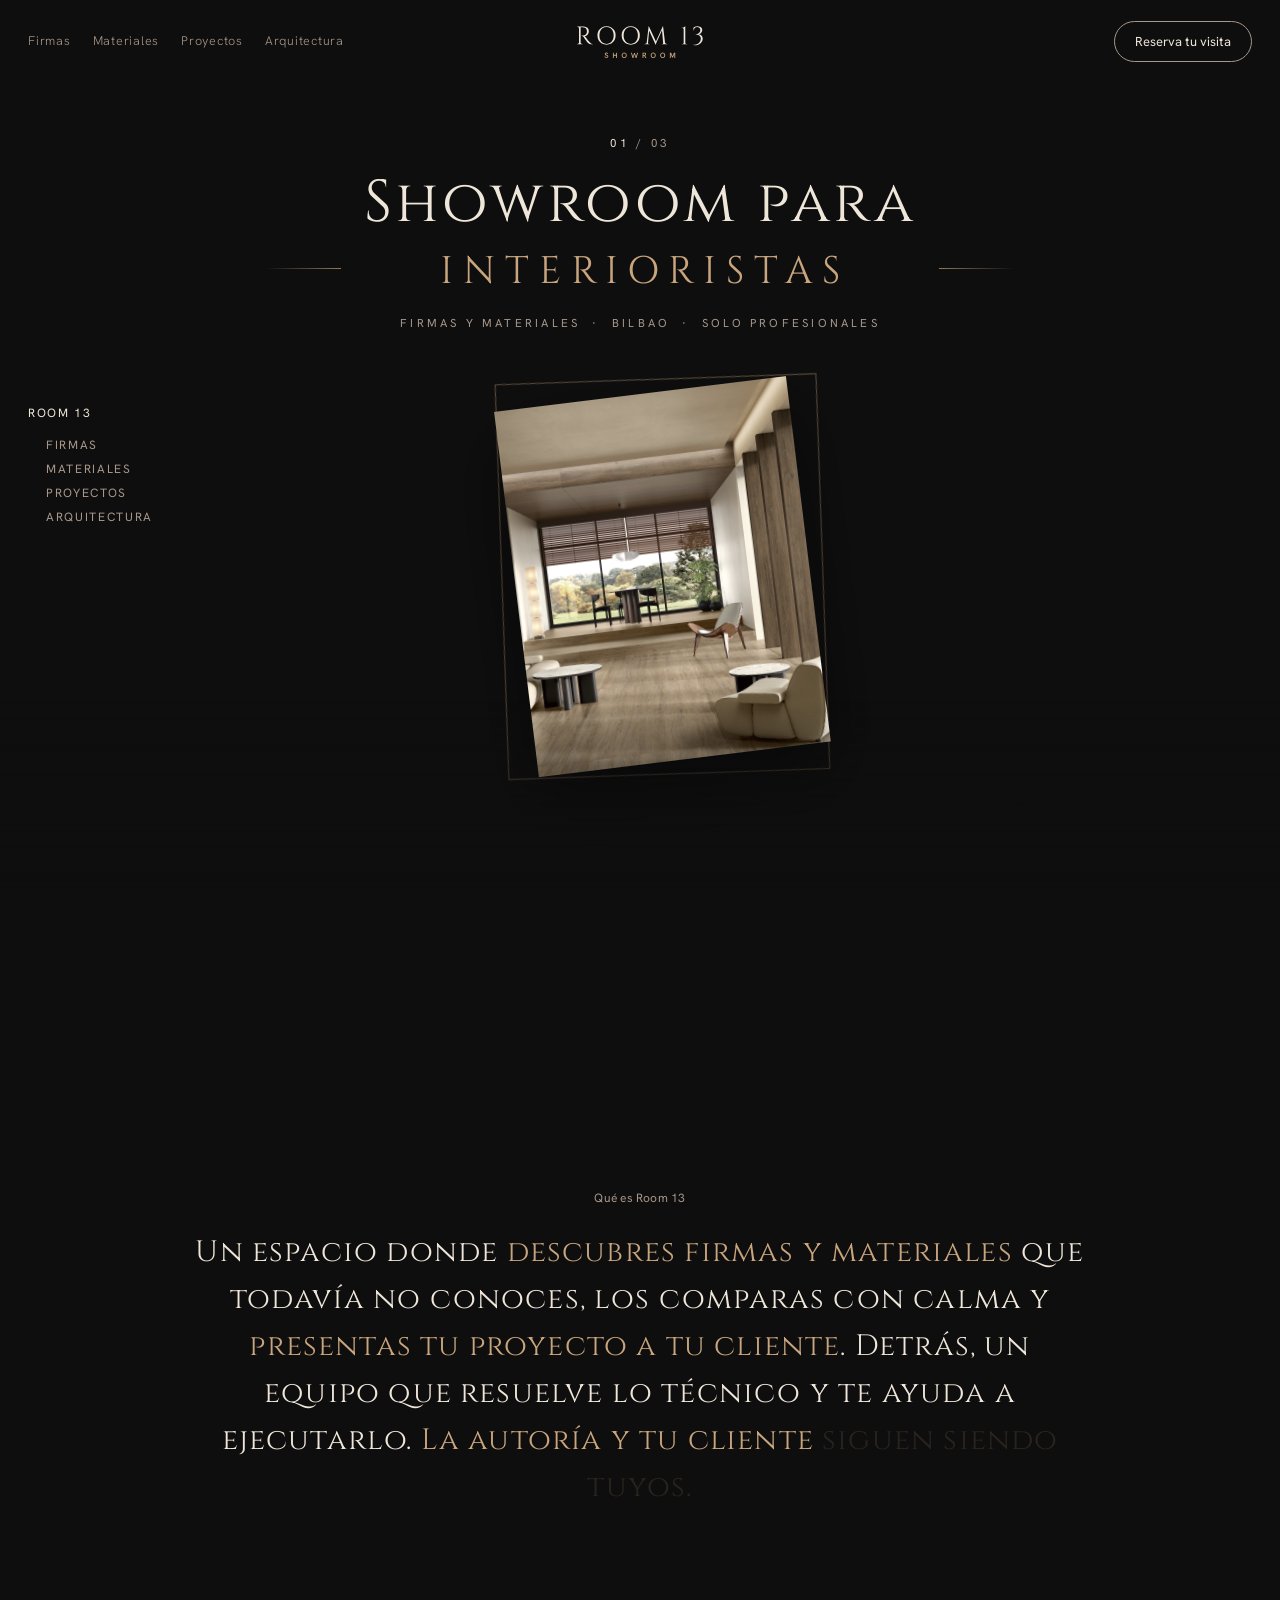
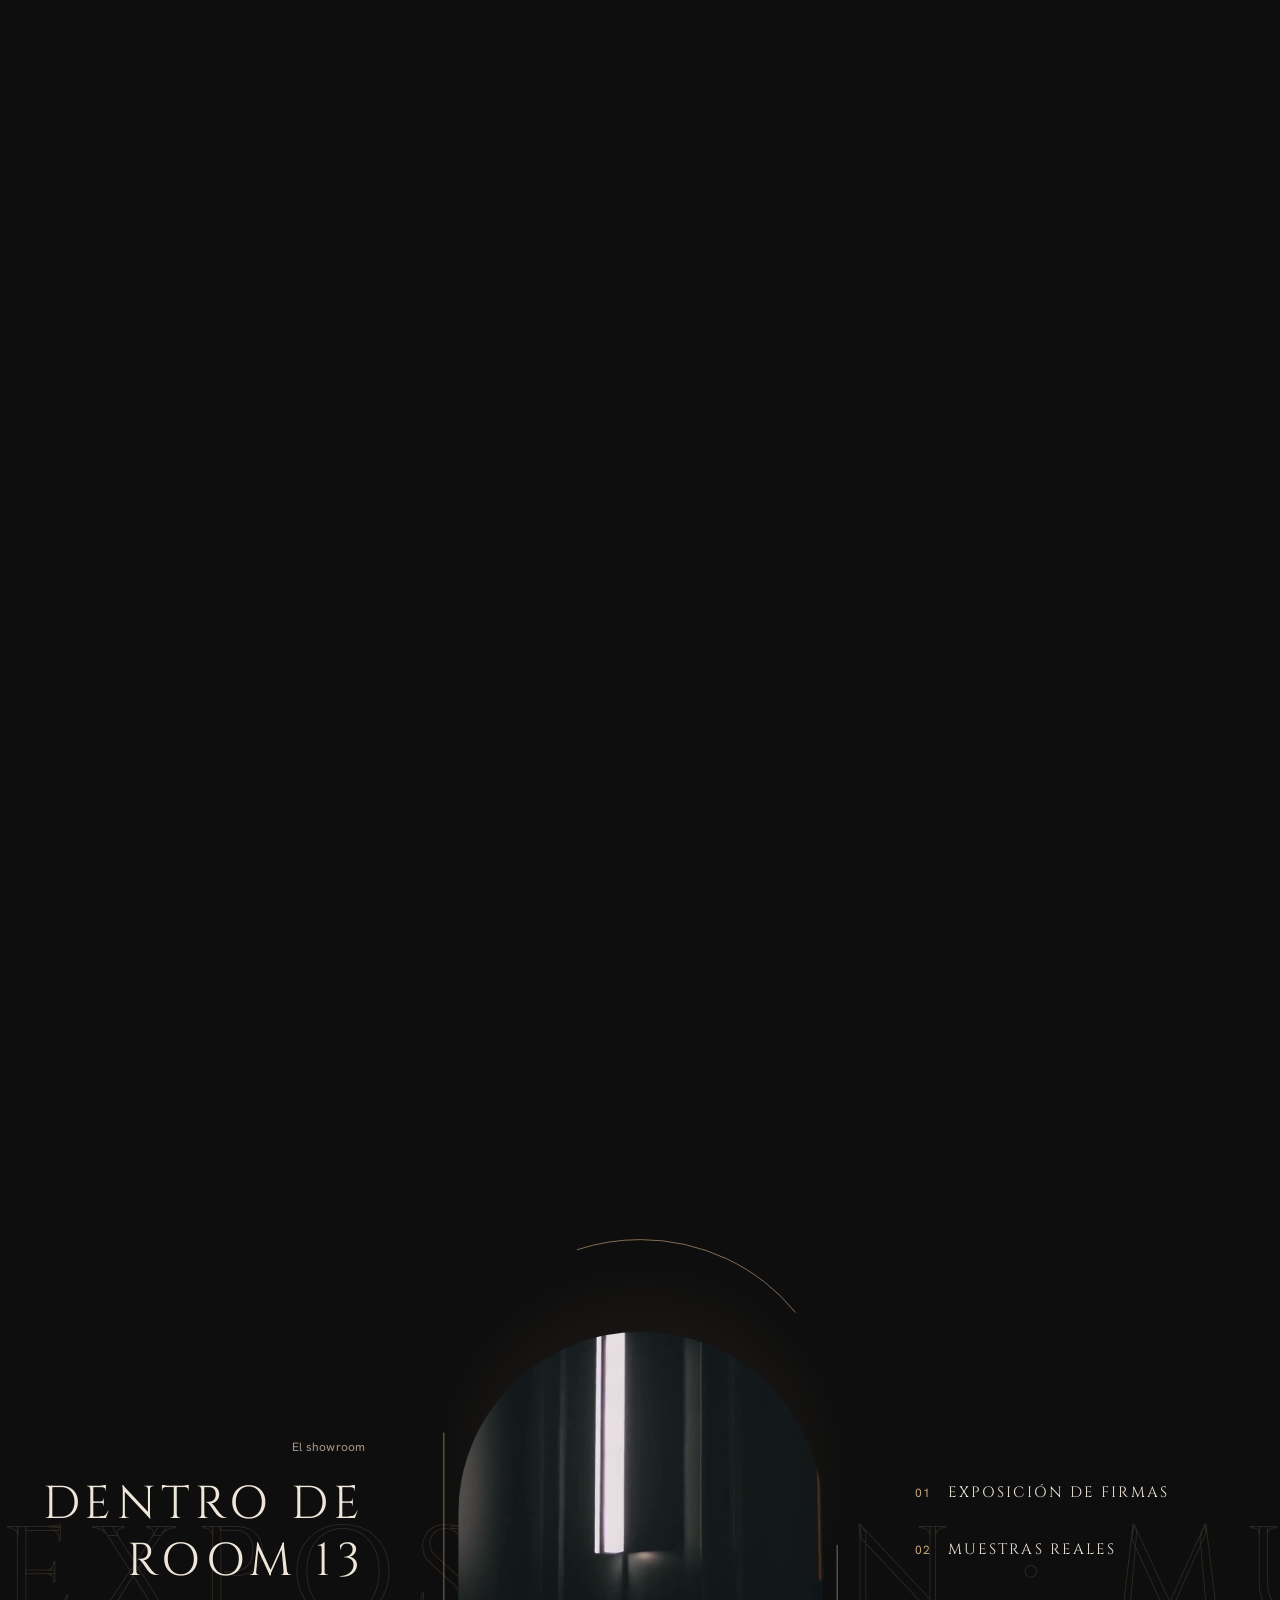
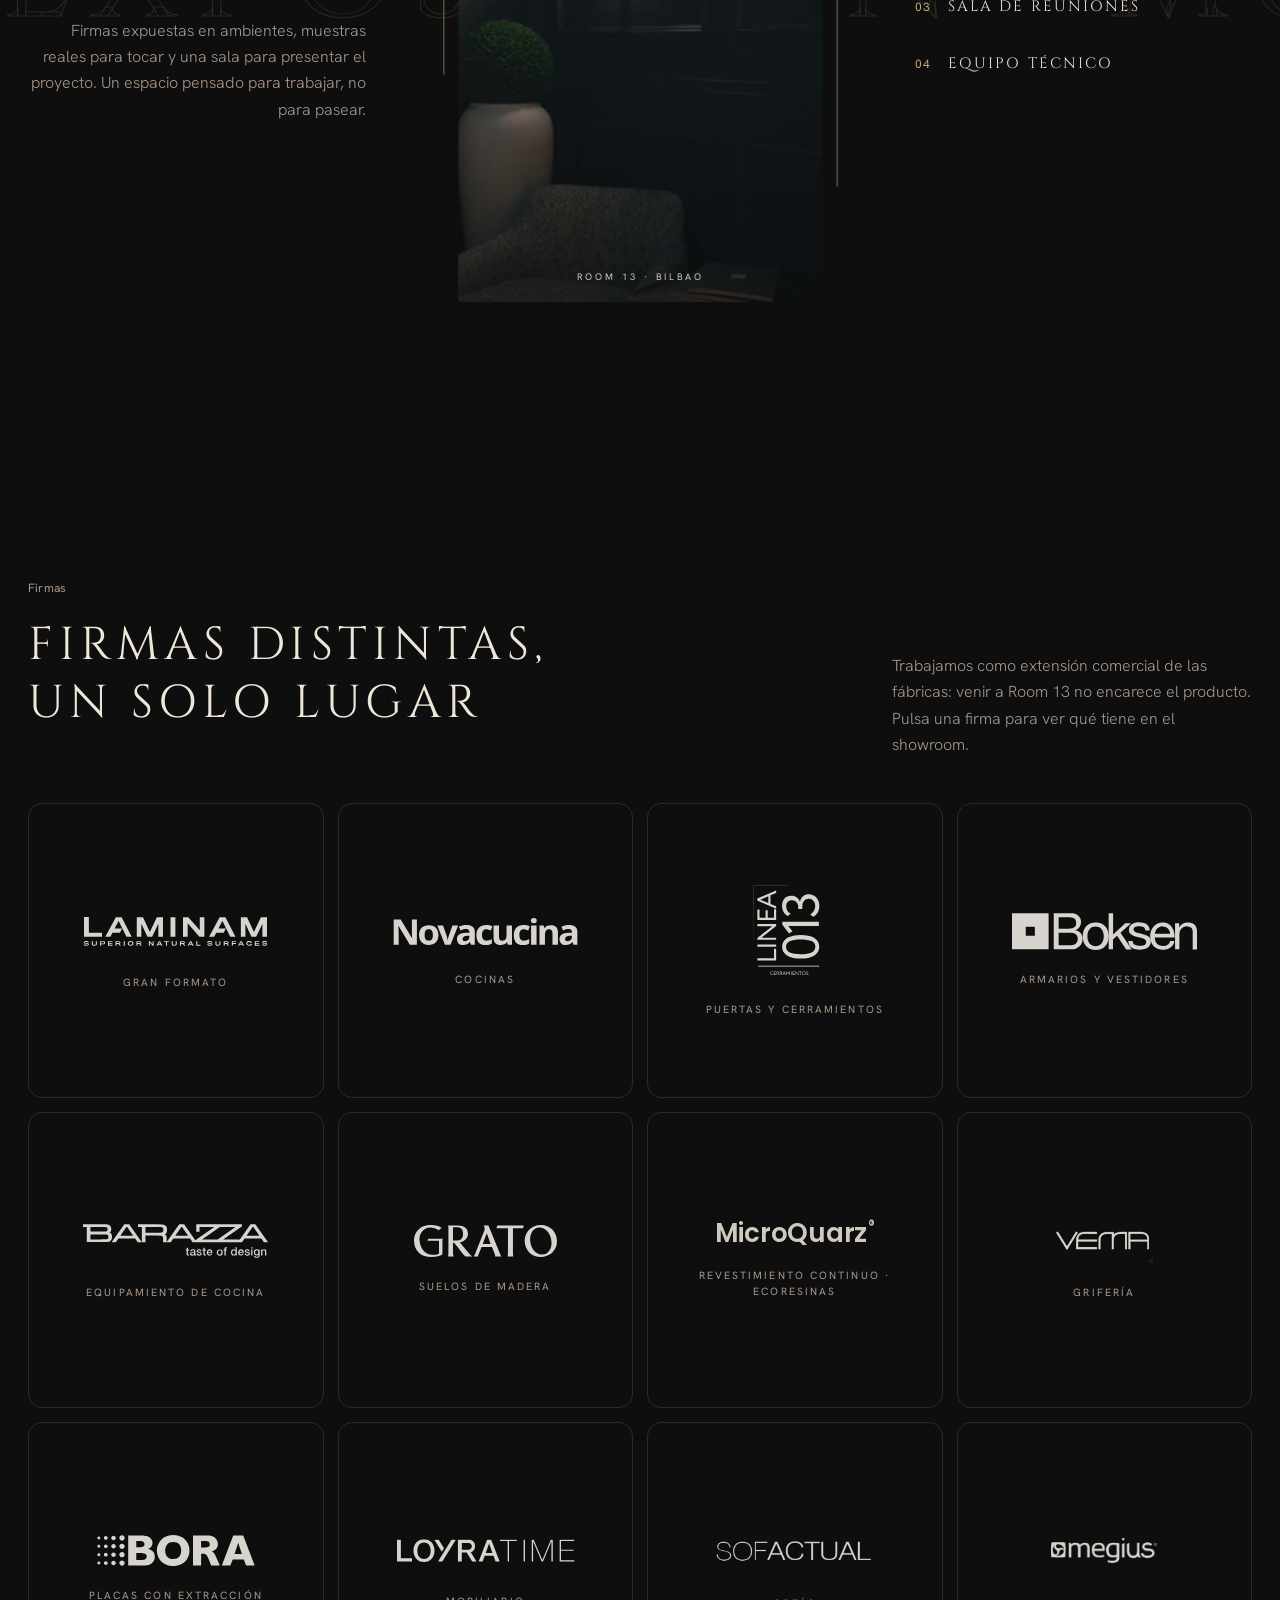
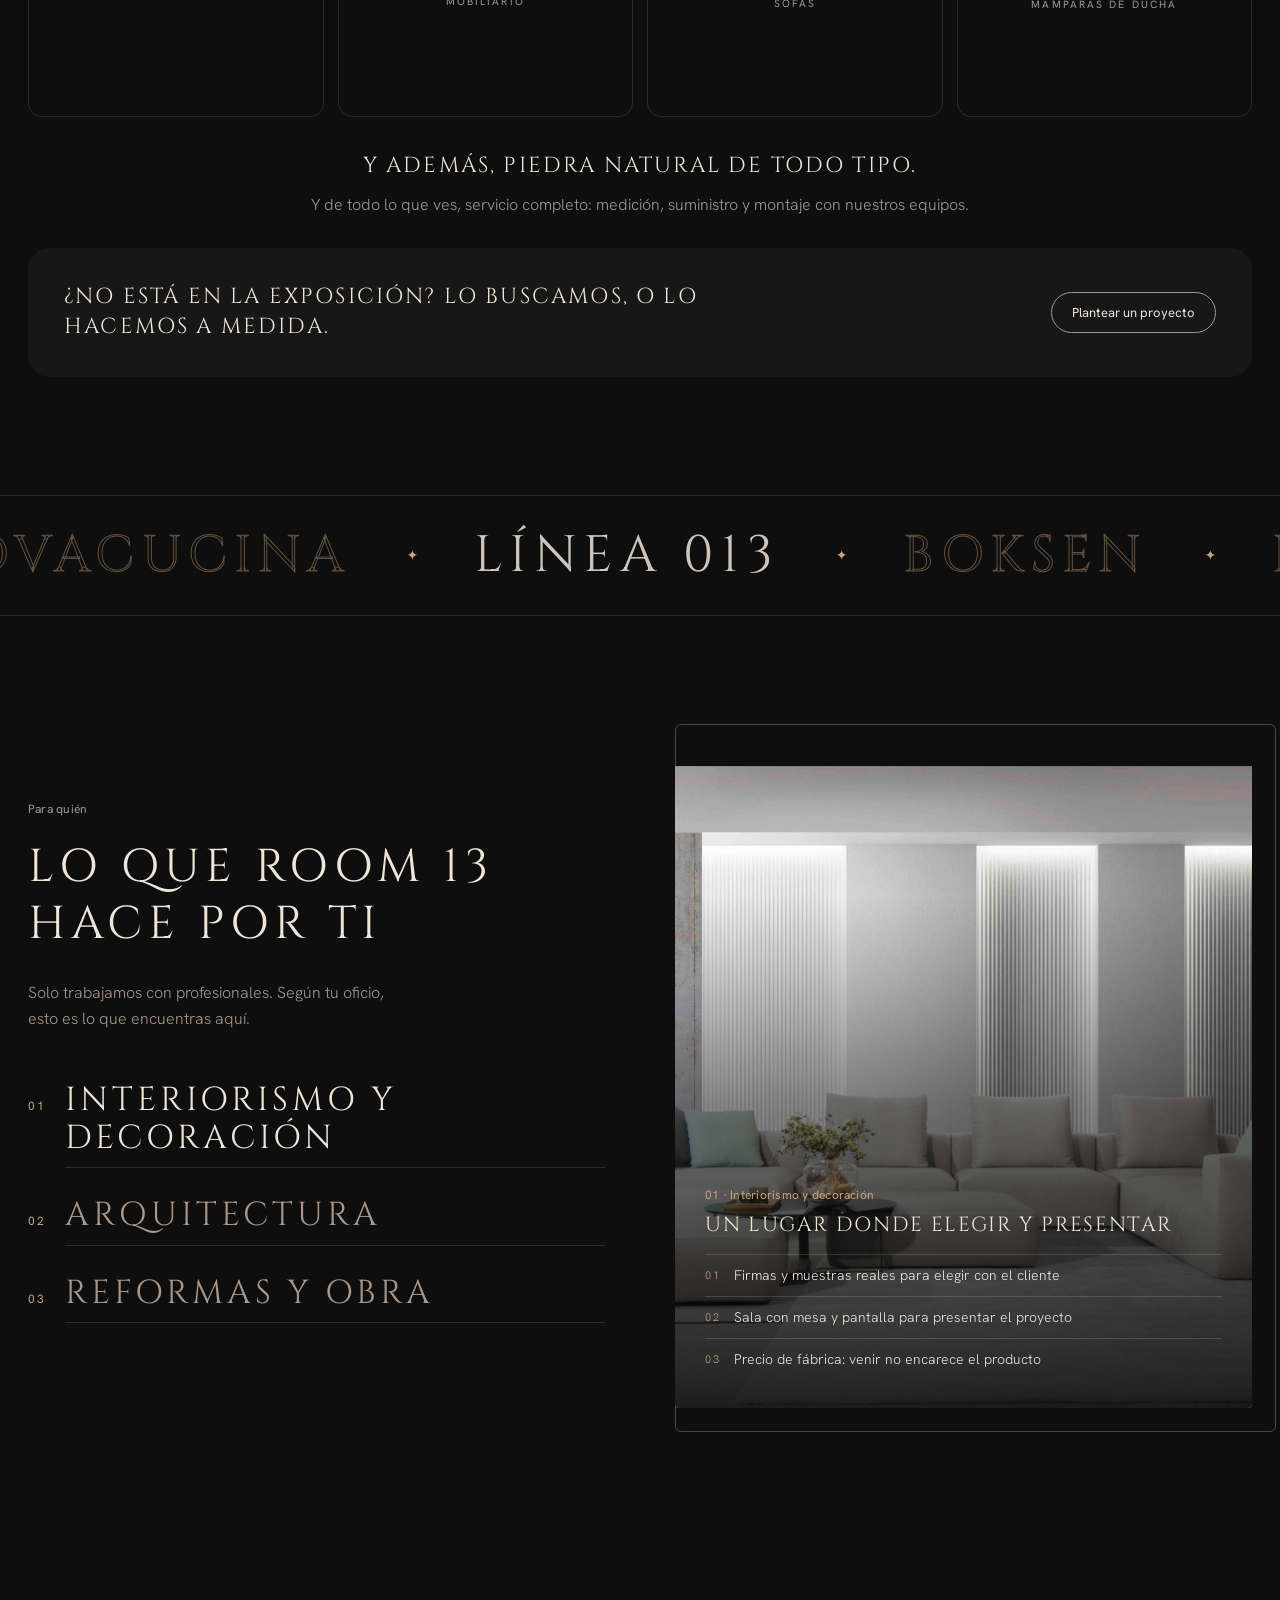
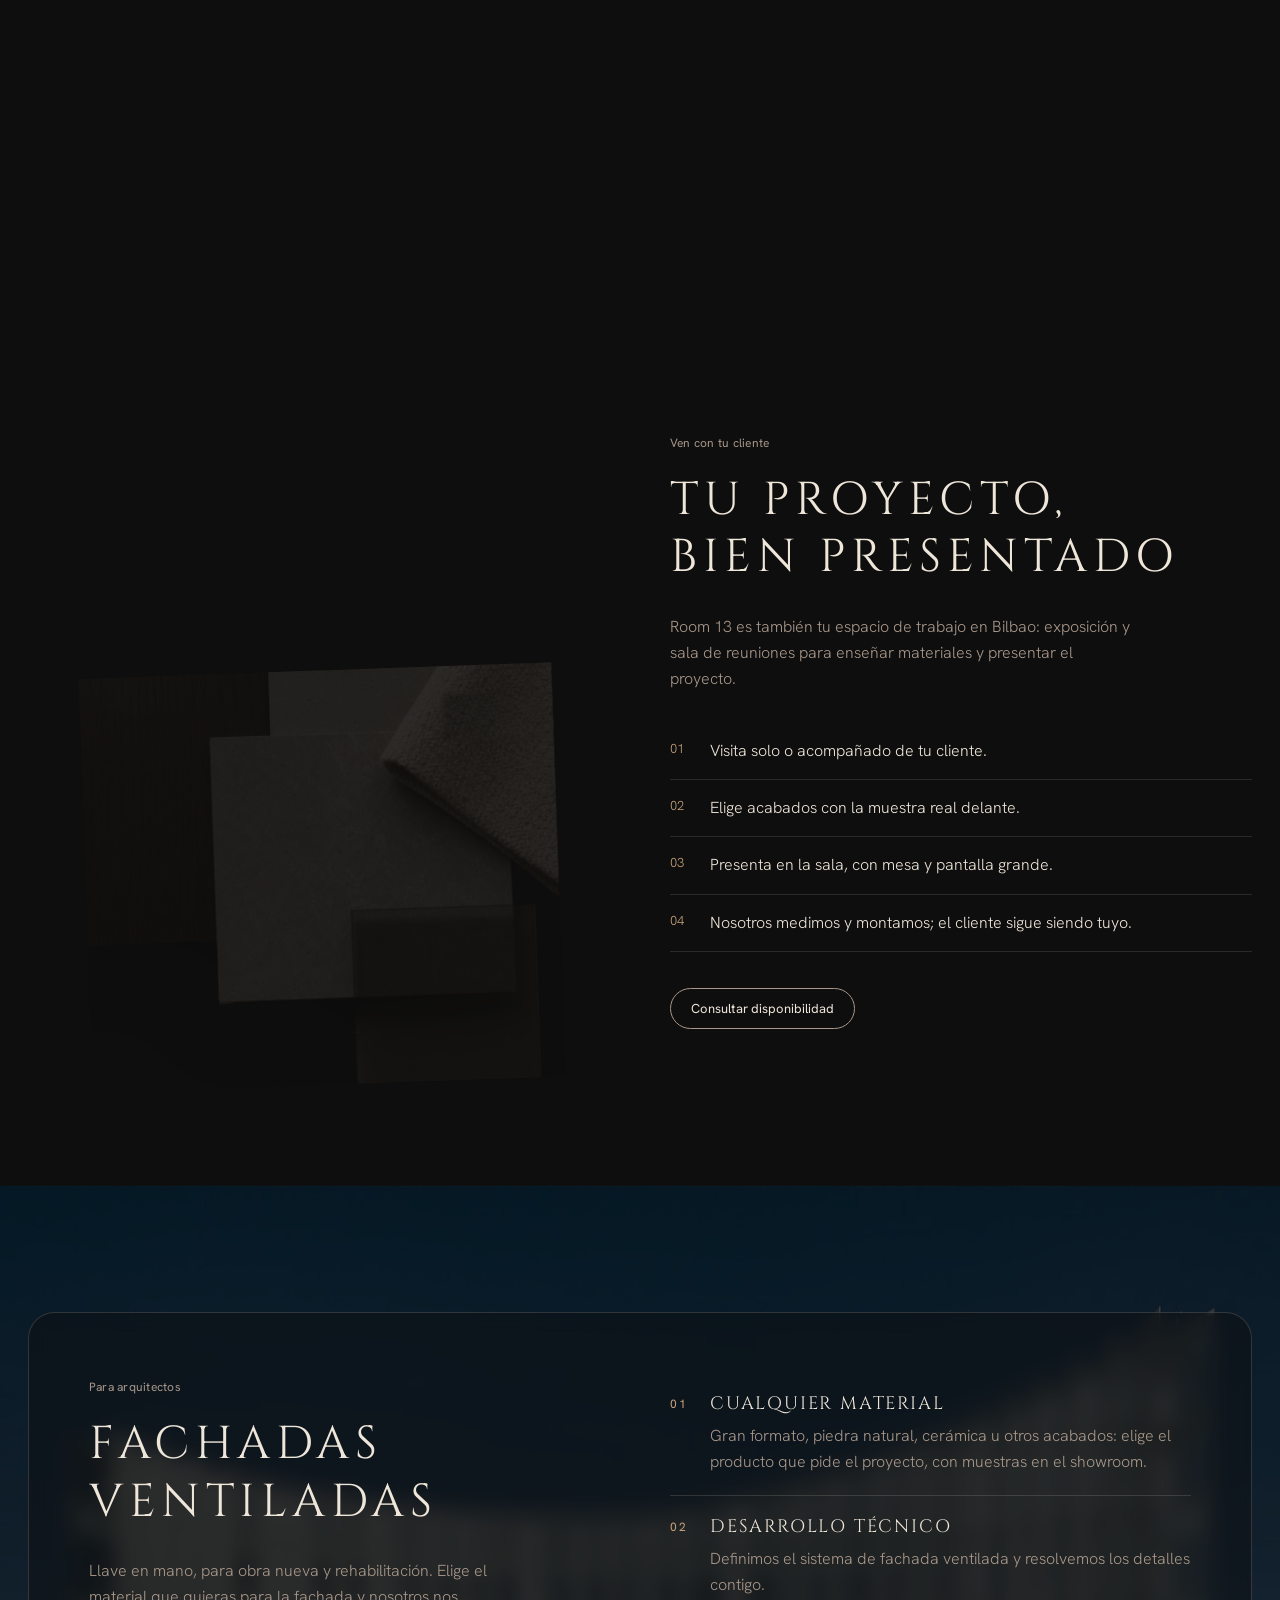
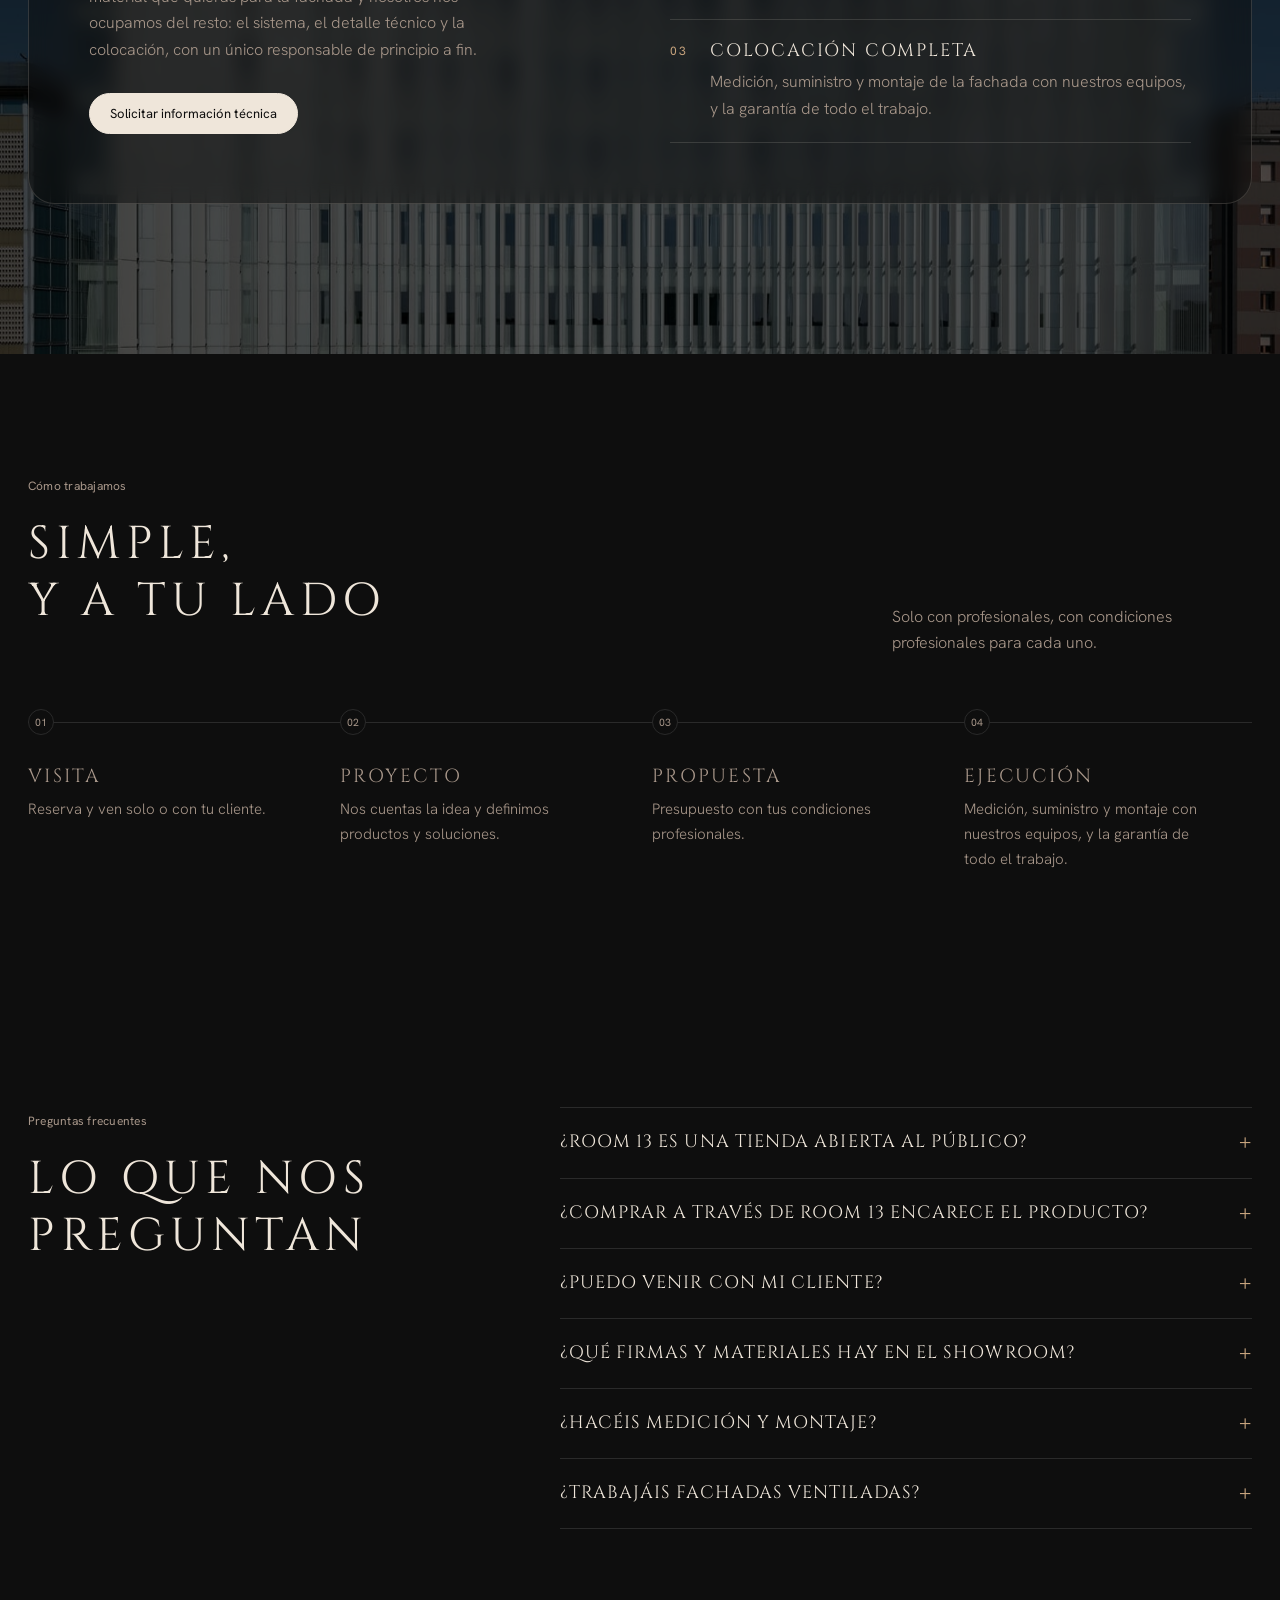
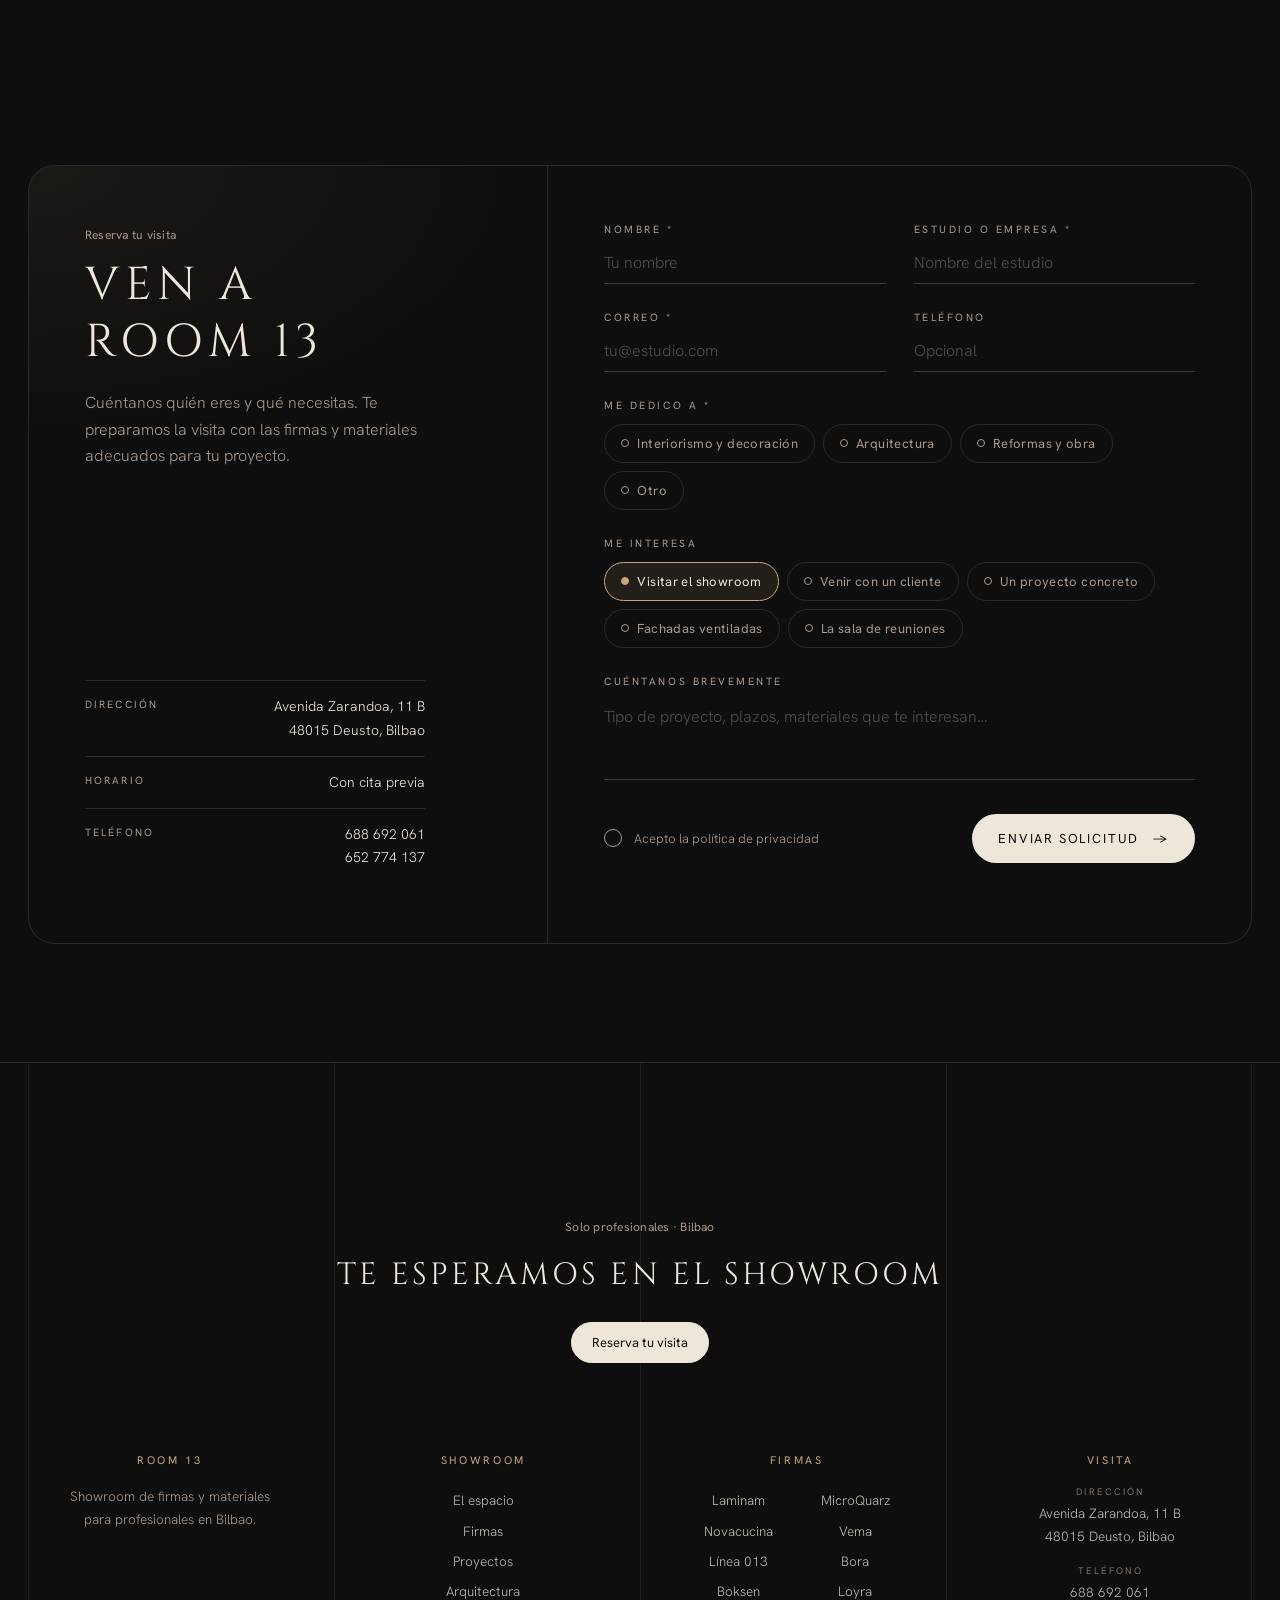
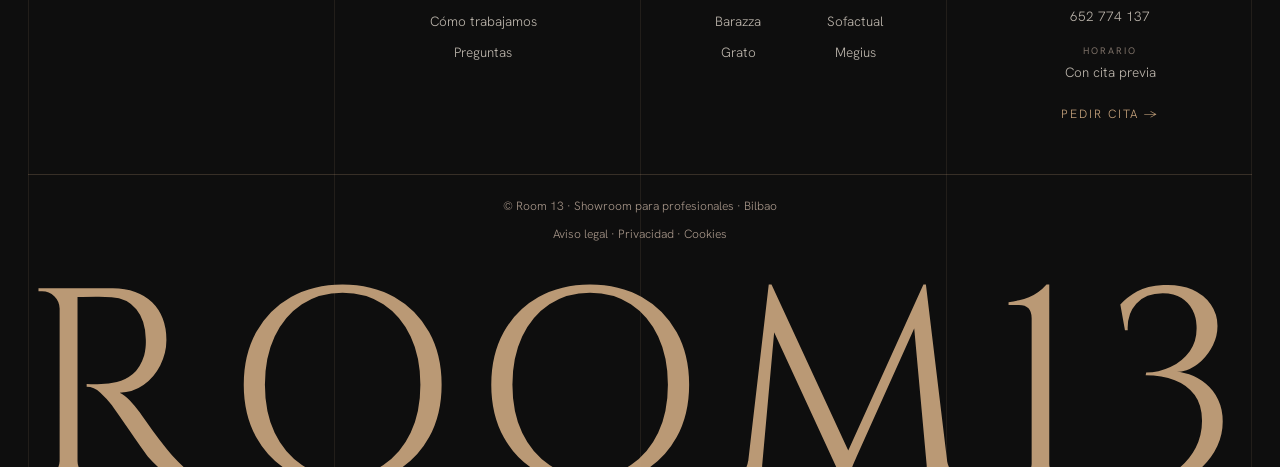
==== commit 645d5615: "Móvil: Línea 013 rediseñada, lista recta, etiquetas de muestras con flecha, pie con líneas guía Co-A" ====
--- a/index.html
+++ b/index.html
@@ -224,7 +224,6 @@
   .composicion { position:absolute; inset:0; width:100%; height:100%; object-fit:contain; filter:drop-shadow(-18px 30px 40px rgba(0,0,0,.6));
     opacity:calc(.15 + var(--a) * .85); transform:translateY(calc((1 - var(--a)) * 60px)) scale(calc(.94 + var(--a) * .06)) rotate(calc((1 - var(--a)) * -2deg));
     clip-path:inset(calc((1 - var(--a)) * 30%) 0 0 0); }
-  .mesa::before { content:""; position:absolute; inset:-8%; pointer-events:none; background:radial-gradient(ellipse 60% 50% at 55% 42%, rgba(239,230,218,.06), transparent 70%); }
   .pieza { position:absolute; background-size:cover; background-position:center; will-change:transform, opacity; transition:filter .4s;
     box-shadow:0 1px 0 rgba(255,255,255,.14) inset, 0 2px 0 rgba(0,0,0,.6), -14px 24px 34px -8px rgba(0,0,0,.75), -3px 6px 12px rgba(0,0,0,.55); }
   /* Grano y luz sobre cada muestra: la luz entra por arriba a la derecha */
@@ -444,6 +443,107 @@
   .logo-r13 { display:block; height:42px; width:auto; }
   @media (max-width:640px) { .logo-r13 { height:34px; } }
   .sr { position:absolute; width:1px; height:1px; padding:0; margin:-1px; overflow:hidden; clip:rect(0 0 0 0); white-space:nowrap; border:0; }
+
+  /* ===== Menú hamburguesa (móvil) ===== */
+  .hamb { display:none; width:40px; height:40px; border:1px solid rgba(239,230,218,.3); border-radius:50%; background:none; cursor:pointer; position:relative; justify-self:end; }
+  .hamb i { position:absolute; left:12px; right:12px; height:1px; background:var(--texto); transition:transform .4s, opacity .3s, top .4s; }
+  .hamb i:nth-child(1) { top:15px; } .hamb i:nth-child(2) { top:19.5px; } .hamb i:nth-child(3) { top:24px; }
+  .menu-abierto .hamb i:nth-child(1) { top:19.5px; transform:rotate(45deg); } .menu-abierto .hamb i:nth-child(2) { opacity:0; } .menu-abierto .hamb i:nth-child(3) { top:19.5px; transform:rotate(-45deg); }
+  .panel-menu { position:fixed; inset:0; z-index:19; background:rgba(14,14,14,.97); -webkit-backdrop-filter:blur(10px); backdrop-filter:blur(10px); display:flex; flex-direction:column; justify-content:center; padding:90px 34px 40px; opacity:0; visibility:hidden; transition:opacity .45s, visibility 0s .45s; }
+  .menu-abierto .panel-menu { opacity:1; visibility:visible; transition:opacity .45s; }
+  .panel-menu a.item { display:flex; align-items:baseline; gap:16px; padding:15px 0; border-bottom:1px solid var(--linea); font:400 21px/1.2 var(--display); letter-spacing:.12em; text-transform:uppercase; transform:translateY(14px); opacity:0; transition:transform .6s cubic-bezier(.2,.7,.2,1), opacity .6s; }
+  .panel-menu a.item span { font:400 11px var(--sans); color:var(--acento); letter-spacing:.16em; }
+  .menu-abierto .panel-menu a.item { transform:none; opacity:1; }
+  .menu-abierto .panel-menu a.item:nth-child(2) { transition-delay:.05s } .menu-abierto .panel-menu a.item:nth-child(3) { transition-delay:.1s } .menu-abierto .panel-menu a.item:nth-child(4) { transition-delay:.15s } .menu-abierto .panel-menu a.item:nth-child(5) { transition-delay:.2s } .menu-abierto .panel-menu a.item:nth-child(6) { transition-delay:.25s }
+  .panel-menu .pie-menu { margin-top:34px; font-size:13px; color:var(--suave); line-height:1.9; }
+  .panel-menu .pie-menu a { color:var(--texto); }
+
+  /* ===== Móvil v2: como el ordenador, en pequeño y cuadrado ===== */
+  @media (max-width:760px) {
+    header .ancho { grid-template-columns:1fr auto auto !important; gap:10px; }
+    header .pildora { padding:9px 14px; font-size:12px; }
+    .hamb { display:block; }
+    .marca-peq { justify-self:start !important; }
+    .portada .menu { display:none !important; }
+    .portada { min-height:88svh; }
+
+    .que-es { height:150vh; }
+    .centrado .frase { font-size:16px !important; }
+
+    /* Firmas: 3 columnas, como el escritorio pero más pequeño */
+    .firmas { grid-template-columns:repeat(3, minmax(0,1fr)) !important; gap:6px !important; }
+    .firma { aspect-ratio:1 !important; padding:8px !important; gap:8px !important; border-radius:10px; }
+    .firma .logo { height:calc(20px * var(--e, 1)) !important; width:82%; }
+    .firma .logo-texto { font-size:12px !important; }
+    .firma .peq { font-size:7px !important; letter-spacing:.1em !important; line-height:1.3; }
+
+    /* Para quién: fotos más bajas */
+    .escena .foto { aspect-ratio:16/10 !important; }
+    .escena .info { padding:2px 0 26px !important; }
+    .escena .info p.lema { font-size:15px !important; }
+    .escena .info li { font-size:13px !important; padding:7px 0 !important; }
+
+    /* Tu proyecto: composición más pequeña y lista alineada */
+    .mesa { width:min(76vw, 300px) !important; }
+    .cliente ul { max-width:320px; margin:22px auto 26px !important; }
+    .cliente li { justify-content:flex-start !important; text-align:left !important; gap:14px !important; font-size:13.5px !important; padding:10px 0 !important; }
+    .cliente li span { flex:none; min-width:22px; }
+    .leyenda-mesa { font-size:10.5px !important; max-width:320px; margin:12px auto 0 !important; }
+
+    /* Reserva: más corta */
+    .visita .lado { padding:30px 22px 24px !important; }
+    .visita .lado > p { font-size:13.5px !important; }
+    .datos { padding-top:18px !important; }
+    .datos div { padding:9px 0 !important; font-size:12.5px !important; }
+    .visita form { padding:26px 22px 28px !important; grid-template-columns:1fr 1fr !important; gap:16px 14px !important; }
+    .visita form .campo:nth-child(-n+4) input { font-size:14px; }
+    .campo > span, .bloque-op legend { font-size:9px !important; letter-spacing:.18em !important; }
+    .bloque-op, .campo.entera, .pie-form, #respuesta { grid-column:1/-1 !important; }
+    .chips { gap:6px !important; justify-content:flex-start !important; }
+    .bloque-op { text-align:left !important; }
+    .chip span { font-size:11.5px !important; padding:7px 11px !important; gap:6px !important; }
+    .campo textarea { min-height:56px !important; }
+    .pie-form { flex-direction:column; align-items:stretch !important; gap:14px !important; }
+    .enviar { justify-content:center; }
+
+    /* Pie: cuadrado, alineado a la izquierda */
+    footer .guias { display:none; }
+    footer .cols { grid-template-columns:1fr 1fr !important; gap:30px 18px !important; text-align:left; }
+    footer .cols > div { text-align:left !important; }
+    footer .cols a, footer .cols span, footer .desc-pie { margin:0 !important; }
+    footer .cols > div:nth-child(3) { grid-column:1/-1; }
+    footer .cols > div:nth-child(4) { grid-column:1/-1; display:grid; grid-template-columns:repeat(3, minmax(0,1fr)); gap:0 14px; }
+    footer .cols > div:nth-child(4) h4, footer .cols > div:nth-child(4) .cita-pie { grid-column:1/-1; }
+    footer .dato-pie dd a, footer .dato-pie dd span { font-size:12px !important; }
+    footer .cols .firmas-pie { columns:3 !important; max-width:none !important; margin:0 !important; }
+    footer .contacto { margin-bottom:46px !important; }
+    footer .legal { align-items:flex-start !important; text-align:left !important; padding:18px 0 !important; }
+  }
+
+  /* ===== Móvil v3: lista recta, etiquetas con flecha, pie con líneas ===== */
+  @media (max-width:760px) {
+    .showroom .lista { width:250px !important; max-width:250px !important; margin:0 auto; justify-self:center; }
+    .showroom .lista li { justify-content:flex-start !important; text-align:left !important; transform:none !important; }
+    .showroom .lista li span { min-width:26px; }
+
+    .rotulo { display:flex !important; font-size:6.8px !important; letter-spacing:.08em !important; gap:4px !important; }
+    .rotulo > span { padding:3px 5px 2px !important; }
+    .rotulo small { display:block !important; font-size:5.8px !important; letter-spacing:.08em !important; }
+    .rotulo u { width:12px !important; }
+    .rotulo i { width:4px !important; height:4px !important; }
+    .leyenda-mesa { display:none !important; }
+    .mesa { width:min(82vw, 330px) !important; }
+
+    footer .guias { display:grid !important; grid-template-columns:1fr 1fr !important; padding:0 26px !important; }
+    footer .guias i:nth-child(n+3) { display:none !important; }
+    footer .guias i:nth-child(2) { border-right:1px solid rgba(201,165,126,.1); }
+    footer .cols { grid-template-columns:1fr 1fr !important; gap:34px 0 !important; }
+    footer .cols > div { padding:0 14px !important; }
+    footer .cols > div:nth-child(3) .firmas-pie { columns:2 !important; column-gap:28px !important; }
+    footer .cols > div:nth-child(4) { grid-template-columns:1fr 1fr !important; gap:0 28px !important; }
+    footer .cols > div:nth-child(4) .cita-pie { grid-column:2 !important; justify-self:start; margin-top:0 !important; }
+    footer .legal { padding:18px 14px !important; }
+  }
 </style>
 <script type="application/ld+json">{"@context": "https://schema.org", "@type": "FAQPage", "mainEntity": [{"@type": "Question", "name": "¿Room 13 es una tienda abierta al público?", "acceptedAnswer": {"@type": "Answer", "text": "No. Room 13 es un showroom solo para profesionales: interioristas, arquitectos, decoradores y empresas de reforma. Si eres particular, tu interiorista o arquitecto puede venir contigo."}}, {"@type": "Question", "name": "¿Comprar a través de Room 13 encarece el producto?", "acceptedAnswer": {"@type": "Answer", "text": "No. Trabajamos como extensión comercial de las fábricas, así que venir a Room 13 no encarece el producto, y cada presupuesto lleva condiciones profesionales."}}, {"@type": "Question", "name": "¿Puedo venir con mi cliente?", "acceptedAnswer": {"@type": "Answer", "text": "Sí. Puedes venir solo o con tu cliente, elegir acabados con la muestra real delante y presentar el proyecto en nuestra sala, con mesa y pantalla grande."}}, {"@type": "Question", "name": "¿Qué firmas y materiales hay en el showroom?", "acceptedAnswer": {"@type": "Answer", "text": "Laminam, Novacucina, Línea 013, Boksen, Barazza, Grato, MicroQuarz, Vema, Bora, Loyra, Sofactual y Megius, además de piedra natural de todo tipo. Si algo no está en la exposición, lo buscamos o estudiamos cómo hacerlo a medida."}}, {"@type": "Question", "name": "¿Hacéis medición y montaje?", "acceptedAnswer": {"@type": "Answer", "text": "Sí. Muchos de nuestros clientes no tienen equipo propio de obra, así que ofrecemos el servicio completo de todos nuestros productos: medición, suministro y montaje con nuestros equipos. Así respondemos del resultado de principio a fin. Si prefieres usar tus propios gremios, también puedes."}}, {"@type": "Question", "name": "¿Trabajáis fachadas ventiladas?", "acceptedAnswer": {"@type": "Answer", "text": "Sí, llave en mano. Puedes elegir cualquier material para la fachada y nos encargamos de todo el servicio: definimos el sistema, resolvemos el detalle técnico y hacemos la medición, el suministro y la colocación con nuestros equipos."}}]}</script>
 </head>
@@ -464,8 +564,18 @@
     </nav>
     <a class="marca-peq" href="#" aria-label="Room 13, inicio"><img src="img/marca/logo-peq.svg" alt="Room 13 Showroom" class="logo-r13"></a>
     <a class="pildora" href="#visita">Reserva tu visita</a>
+    <button class="hamb" id="hamb" type="button" aria-label="Abrir menú" aria-expanded="false" aria-controls="panel-menu"><i></i><i></i><i></i></button>
   </div>
 </header>
+<nav class="panel-menu" id="panel-menu" aria-label="Menú">
+  <a class="item" href="#firmas"><span>01</span>Firmas</a>
+  <a class="item" href="#showroom"><span>02</span>El showroom</a>
+  <a class="item" href="#cliente"><span>03</span>Proyectos</a>
+  <a class="item" href="#fachadas"><span>04</span>Arquitectura</a>
+  <a class="item" href="#preguntas"><span>05</span>Preguntas</a>
+  <a class="item" href="#visita"><span>06</span>Reserva tu visita</a>
+  <div class="pie-menu">Avenida Zarandoa, 11 B · Bilbao<br><a href="tel:+34688692061">688 692 061</a> · <a href="tel:+34652774137">652 774 137</a></div>
+</nav>
 
 <main>
 <section class="portada" id="inicio">
@@ -757,6 +867,15 @@
     addEventListener('scroll', () => { if (!pend) { pend = true; requestAnimationFrame(() => { mover(); pend = false; }); } }, { passive: true });
     mover();
   })();
+  // Menú hamburguesa (móvil)
+  (() => {
+    const b = document.getElementById('hamb'), panel = document.getElementById('panel-menu'), raiz = document.documentElement;
+    const poner = abierto => { raiz.classList.toggle('menu-abierto', abierto); b.setAttribute('aria-expanded', abierto); b.setAttribute('aria-label', abierto ? 'Cerrar menú' : 'Abrir menú'); document.body.style.overflow = abierto ? 'hidden' : ''; };
+    b.addEventListener('click', () => poner(!raiz.classList.contains('menu-abierto')));
+    panel.querySelectorAll('a').forEach(a => a.addEventListener('click', () => poner(false)));
+    addEventListener('keydown', e => { if (e.key === 'Escape') poner(false); });
+  })();
+
   const cab = document.getElementById('cabecera');
   addEventListener('scroll', () => cab.classList.toggle('solida', scrollY > innerHeight * .6), { passive: true });
   const obs = new IntersectionObserver(es => es.forEach(e => { if (e.isIntersecting) { e.target.classList.add('visto'); obs.unobserve(e.target); } }), { threshold: .12 });
